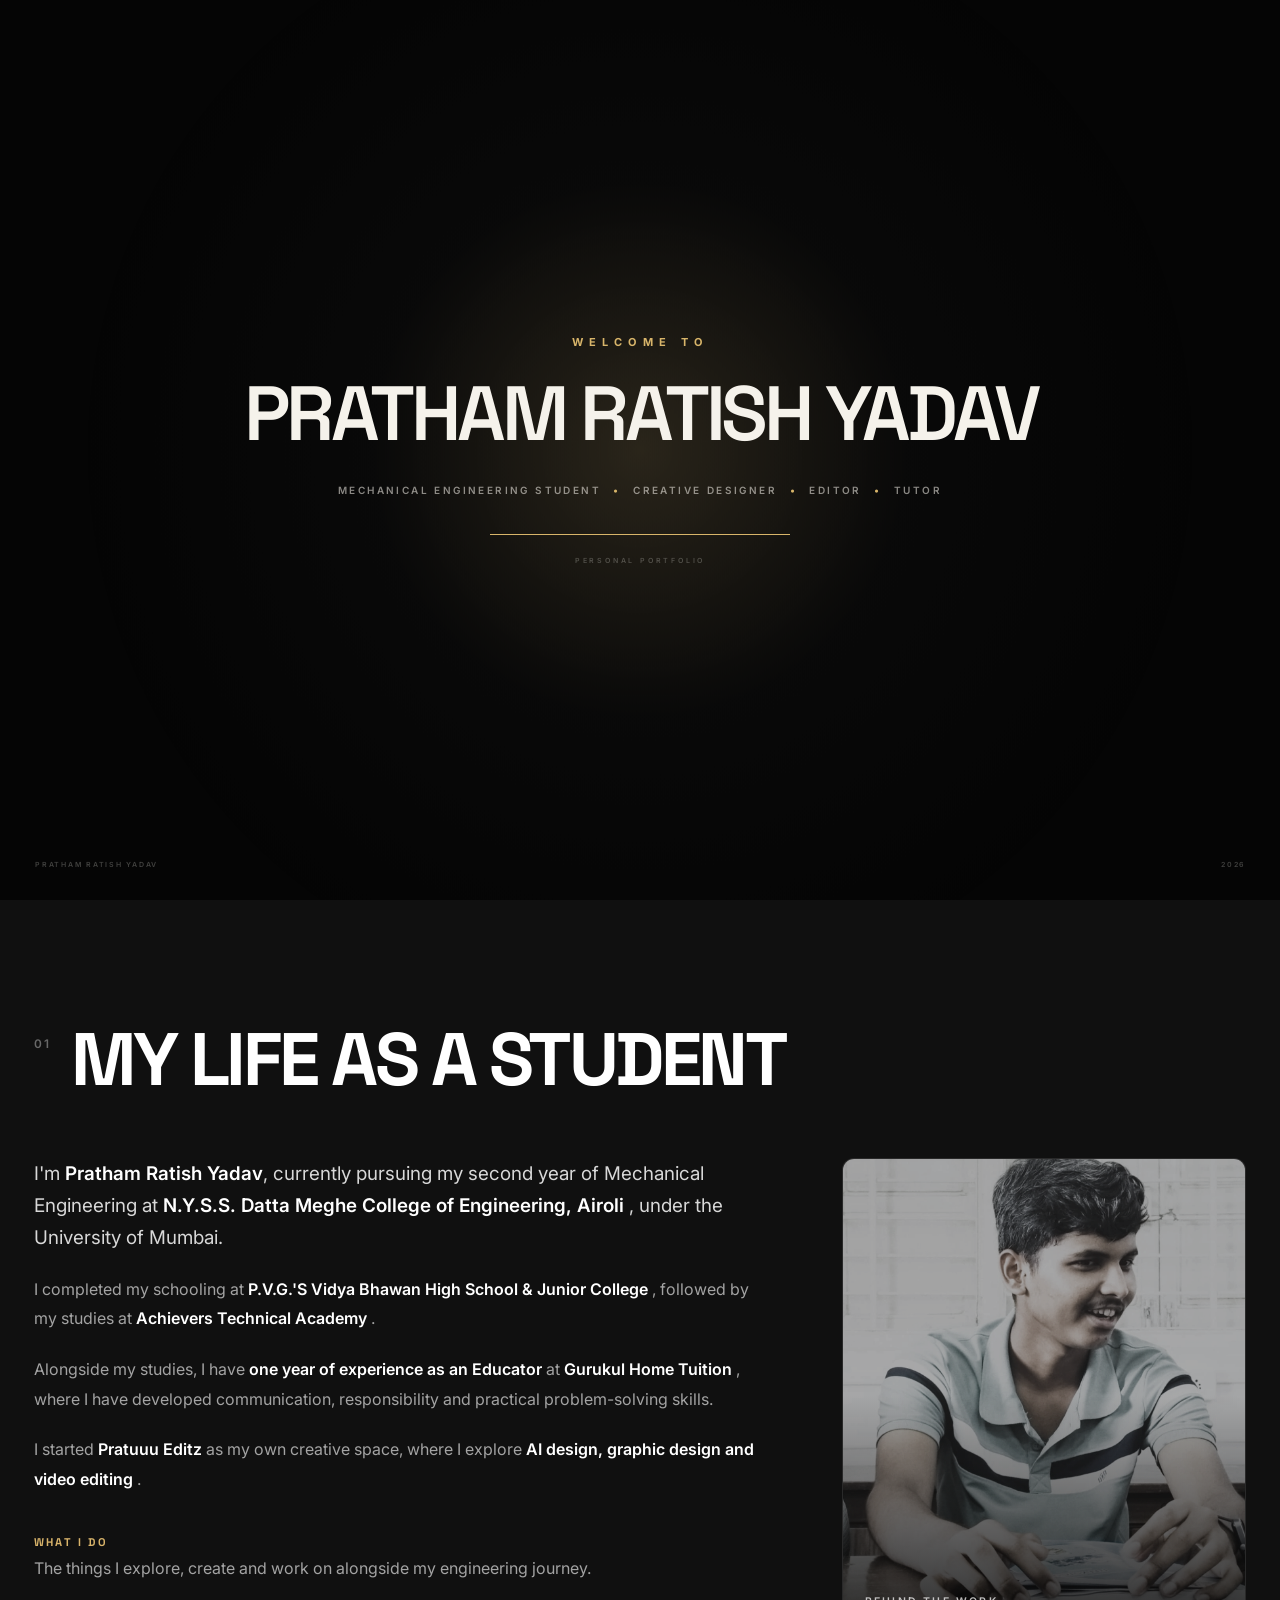
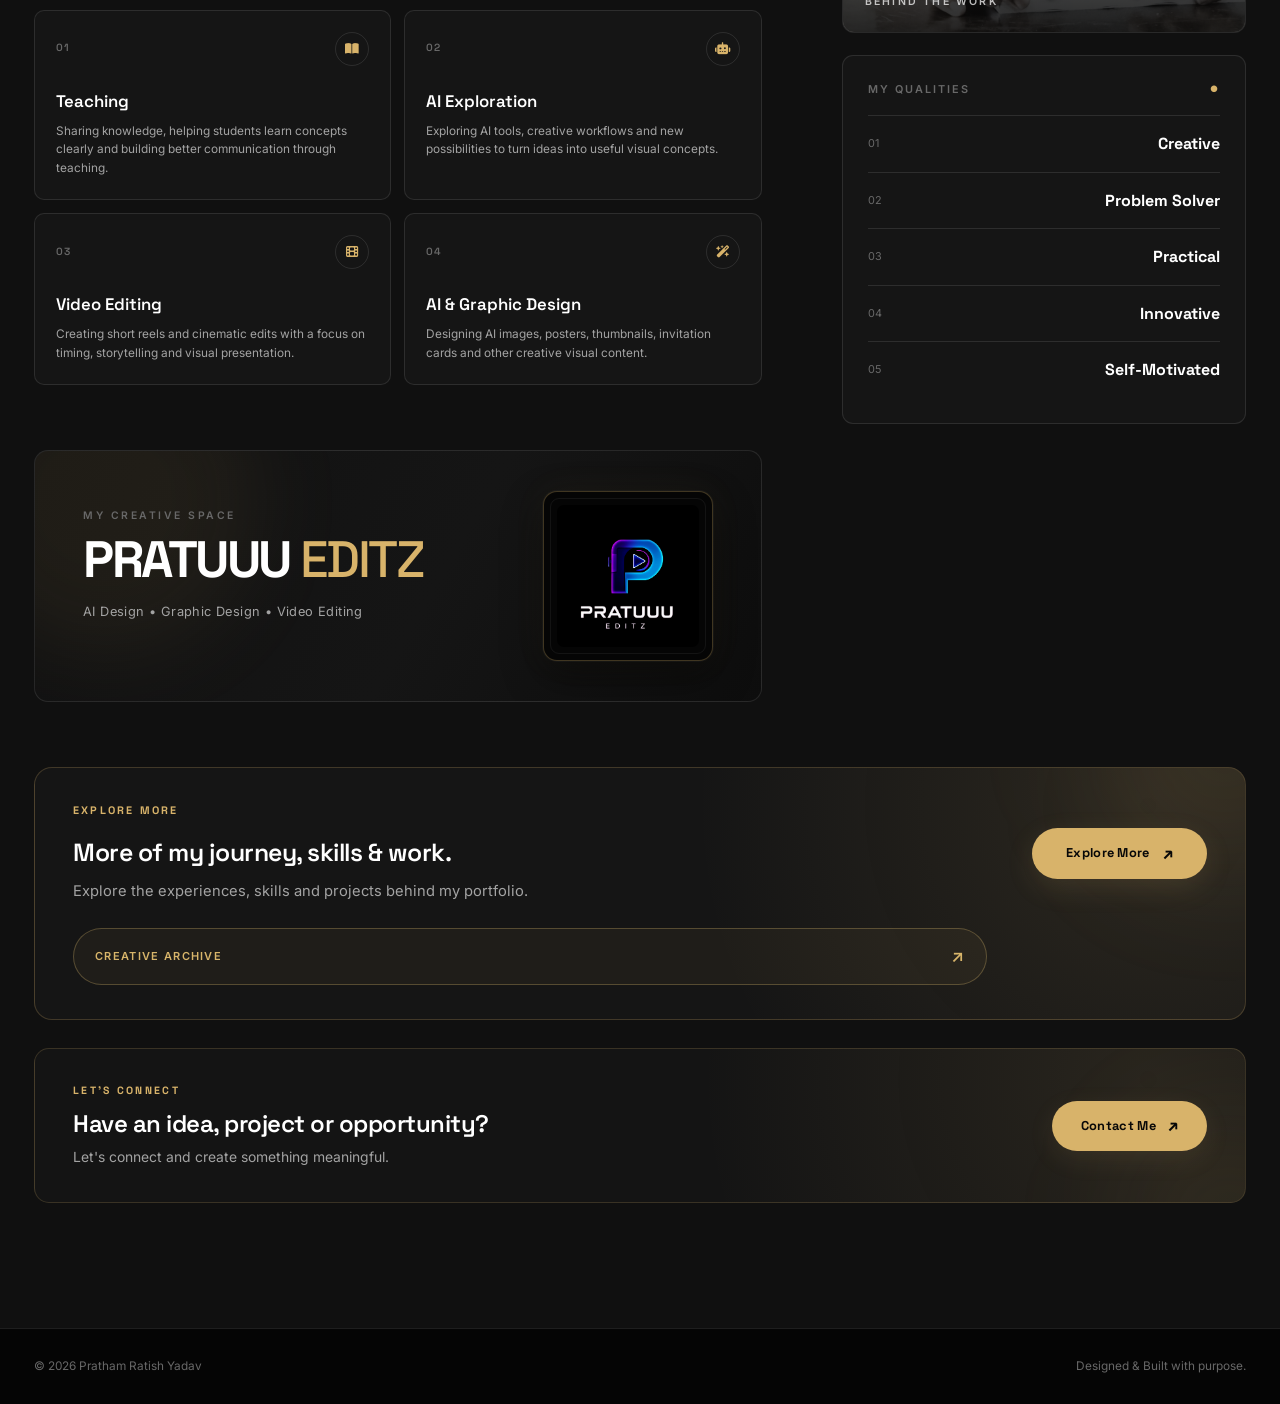
==== index.html @ c9ee2433 "Initial portfolio website" ====
<!DOCTYPE html>
<html lang="en">

<head>

    <meta charset="UTF-8">

    <meta name="viewport" content="width=device-width, initial-scale=1.0">

    <title>Pratham Ratish Yadav | Portfolio</title>

    <meta
        name="description"
        content="Pratham Ratish Yadav — Mechanical Engineering Student, Creative Designer, Video Editor and Educator.">

    <link rel="preconnect" href="https://fonts.googleapis.com">

    <link
        rel="preconnect"
        href="https://fonts.googleapis.com"
        crossorigin>

    <link
        href="https://fonts.googleapis.com/css2?family=Inter:wght@400;500;600;700;800&family=Space+Grotesk:wght@400;500;600;700&display=swap"
        rel="stylesheet">

    <link
        rel="stylesheet"
        href="https://cdnjs.cloudflare.com/ajax/libs/font-awesome/6.5.2/css/all.min.css">

    <link rel="stylesheet" href="style.css">

</head>


<body>
<!-- =====================================================
     CINEMATIC INDEX OPENING
===================================================== -->

<div id="indexOpening">

    <div class="index-intro-bg"></div>

    <div class="index-intro-light"></div>

    <div class="index-intro-content">

        <div class="index-intro-small">
            WELCOME TO
        </div>

        <div class="index-intro-name">
            PRATHAM RATISH YADAV
        </div>

        <div class="index-intro-role">
            MECHANICAL ENGINEERING STUDENT
            <span>•</span>
            CREATIVE DESIGNER
            <span>•</span>
            EDITOR
            <span>•</span>
            TUTOR
        </div>

        <div class="index-intro-line">
            <span></span>
        </div>

        <div class="index-intro-status">
            PERSONAL PORTFOLIO
        </div>

    </div>

    <div class="index-intro-corner index-intro-corner-left">
        PRATHAM RATISH YADAV
    </div>

    <div class="index-intro-corner index-intro-corner-right">
        2026
    </div>

</div>


<style>

/* =====================================================
   CINEMATIC INTRO — SELF CONTAINED
===================================================== */

#indexOpening {

    position: fixed;

    inset: 0;

    width: 100vw;
    height: 100vh;

    background: #050505;

    display: flex;
    align-items: center;
    justify-content: center;

    z-index: 999999999;

    overflow: hidden;

    animation:
        indexOpeningExit
        1.2s
        cubic-bezier(.77,0,.18,1)
        5.2s
        forwards;

}


/* BACKGROUND */

.index-intro-bg {

    position: absolute;

    inset: 0;

    background:
        radial-gradient(
            circle at 50% 50%,
            rgba(216,181,106,.14),
            transparent 30%
        ),
        radial-gradient(
            circle at 50% 50%,
            rgba(255,255,255,.035),
            transparent 65%
        );

    animation: introBackground 5.5s ease forwards;

}


/* LIGHT SWEEP */

.index-intro-light {

    position: absolute;

    top: -20%;

    left: -30%;

    width: 35%;

    height: 140%;

    background: linear-gradient(
        90deg,
        transparent,
        rgba(216,181,106,.16),
        transparent
    );

    filter: blur(25px);

    transform: skewX(-18deg);

    animation: introLightSweep 4s cubic-bezier(.65,0,.35,1) forwards;

}


/* CENTER CONTENT */

.index-intro-content {

    position: relative;

    z-index: 5;

    display: flex;

    flex-direction: column;

    align-items: center;

    text-align: center;

}


/* SMALL TEXT */

.index-intro-small {

    color: #d8b56a;

    font-family: Inter, sans-serif;

    font-size: 11px;

    font-weight: 700;

    letter-spacing: .55em;

    opacity: 0;

    transform: translateY(20px);

    animation:
        introSmall
        .8s
        .2s
        cubic-bezier(.16,1,.3,1)
        forwards;

}


/* NAME */

.index-intro-name {

    margin-top: 24px;

    color: #f5f2eb;

    font-family: "Space Grotesk", sans-serif;

    font-size: clamp(34px, 6vw, 82px);

    font-weight: 600;

    line-height: 1;

    letter-spacing: -.055em;

    white-space: nowrap;

    opacity: 0;

    transform:
        translateY(45px)
        scale(.96);

    filter: blur(12px);

    animation:
        introName
        1.2s
        .65s
        cubic-bezier(.16,1,.3,1)
        forwards;

}


/* ROLE */

.index-intro-role {

    margin-top: 28px;

    max-width: 900px;

    color: rgba(245,242,235,.55);

    font-family: Inter, sans-serif;

    font-size: 10px;

    font-weight: 600;

    letter-spacing: .24em;

    line-height: 2;

    opacity: 0;

    transform: translateY(15px);

    animation:
        introRole
        1s
        1.4s
        cubic-bezier(.16,1,.3,1)
        forwards;

}


.index-intro-role span {

    color: #d8b56a;

    margin: 0 7px;

}


/* LINE */

.index-intro-line {

    position: relative;

    width: 300px;

    height: 1px;

    margin-top: 34px;

    background: rgba(216,181,106,.18);

    overflow: hidden;

    opacity: 0;

    animation:
        introLine
        .8s
        1.9s
        ease
        forwards;

}


.index-intro-line span {

    position: absolute;

    top: 0;

    left: 0;

    width: 0;

    height: 100%;

    background: #d8b56a;

    box-shadow:
        0 0 12px #d8b56a,
        0 0 35px rgba(216,181,106,.7);

    animation:
        introLineGrow
        1.4s
        2s
        cubic-bezier(.16,1,.3,1)
        forwards;

}


/* STATUS */

.index-intro-status {

    margin-top: 20px;

    color: rgba(245,242,235,.25);

    font-family: Inter, sans-serif;

    font-size: 7px;

    font-weight: 600;

    letter-spacing: .4em;

    opacity: 0;

    animation:
        introStatus
        .8s
        2.4s
        ease
        forwards;

}


/* CORNERS */

.index-intro-corner {

    position: absolute;

    bottom: 30px;

    color: rgba(245,242,235,.25);

    font-family: Inter, sans-serif;

    font-size: 7px;

    font-weight: 600;

    letter-spacing: .25em;

    opacity: 0;

    animation:
        introCorners
        1s
        1.8s
        ease
        forwards;

}


.index-intro-corner-left {

    left: 35px;

}


.index-intro-corner-right {

    right: 35px;

}


/* =====================================================
   ANIMATIONS
===================================================== */

@keyframes introSmall {

    from {

        opacity: 0;

        transform: translateY(20px);

    }

    to {

        opacity: 1;

        transform: translateY(0);

    }

}


@keyframes introName {

    from {

        opacity: 0;

        transform:
            translateY(45px)
            scale(.96);

        filter: blur(12px);

    }

    to {

        opacity: 1;

        transform:
            translateY(0)
            scale(1);

        filter: blur(0);

    }

}


@keyframes introRole {

    from {

        opacity: 0;

        transform: translateY(15px);

    }

    to {

        opacity: 1;

        transform: translateY(0);

    }

}


@keyframes introLine {

    from {

        opacity: 0;

    }

    to {

        opacity: 1;

    }

}


@keyframes introLineGrow {

    from {

        width: 0;

    }

    to {

        width: 100%;

    }

}


@keyframes introStatus {

    from {

        opacity: 0;

    }

    to {

        opacity: 1;

    }

}


@keyframes introCorners {

    from {

        opacity: 0;

    }

    to {

        opacity: 1;

    }

}


@keyframes introLightSweep {

    from {

        transform:
            translateX(-100vw)
            skewX(-18deg);

    }

    to {

        transform:
            translateX(380vw)
            skewX(-18deg);

    }

}


@keyframes introBackground {

    0% {

        transform: scale(.9);

        opacity: .4;

    }

    100% {

        transform: scale(1.15);

        opacity: 1;

    }

}


/* EXIT */

@keyframes indexOpeningExit {

    0%,
    78% {

        opacity: 1;

        visibility: visible;

    }

    100% {

        opacity: 0;

        visibility: hidden;

        pointer-events: none;

    }

}


/* =====================================================
   MOBILE
===================================================== */

@media (max-width: 600px) {

    .index-intro-small {

        font-size: 8px;

        letter-spacing: .4em;

    }


    .index-intro-name {

        font-size: 31px;

        white-space: normal;

        width: 90vw;

    }


    .index-intro-role {

        width: 85vw;

        font-size: 7px;

        line-height: 2.2;

        letter-spacing: .16em;

    }


    .index-intro-line {

        width: 190px;

    }


    .index-intro-corner {

        bottom: 22px;

        font-size: 6px;

    }


    .index-intro-corner-left {

        left: 18px;

    }


    .index-intro-corner-right {

        right: 18px;

    }

}

</style>


    <!-- =========================================================
         HEADER
    ========================================================== -->

    <header>

        <nav>

            <a href="#home" class="logo">

                <img
                    src="images/profile.jpg"
                    alt="Pratham Ratish Yadav">

                <span>
                    PRATHAM RATISH YADAV
                </span>

            </a>


            <ul class="nav-links">

                <li>
                    <a href="#home">
                        Home
                    </a>
                </li>

                <li>
                    <a href="#about">
                        About
                    </a>
                </li>

                <li>
                    <a href="journey.html">
                        Journey
                    </a>
                </li>

                <li>
                    <a href="skills.html">
                        Skills
                    </a>
                </li>

                <li>
                    <a href="projects.html">
                        Projects
                    </a>
                </li>

                <a href="gallery.html">Gallery</a>

                <li>
                    <a href="contact.html">
                        Contact
                    </a>
                </li>

            </ul>

        </nav>

    </header>



    <!-- =========================================================
         MAIN
    ========================================================== -->

    <main>


        <!-- =====================================================
             HOME / HERO
        ====================================================== -->

        <section
            id="home"
            class="hero-section">


            <!-- HERO CANDID IMAGE -->

            <div class="hero-candid-image">

                <img
                    src="images/hero-candid.jpg"
                    alt="Pratham Ratish Yadav"
                    aria-hidden="true">

            </div>



            <!-- HERO CONTENT -->

            <div class="hero-content">

                <p class="hero-greeting">
                    Hi, I'm
                </p>


                <h1>
                    Pratham Ratish Yadav
                </h1>


                <p class="hero-description">
                    Mechanical Engineering Student • Creative Designer • Video Editor • Tutor
                </p>


                <div class="hero-buttons">

                    <a
                        href="explore.html"
                        class="btn btn-primary">

                        Explore My Journey

                    </a>


                    <a
                        href="contact.html"
                        class="btn btn-secondary">

                        Let's Connect

                    </a>

                </div>

            </div>

        </section>



        <!-- =====================================================
             ABOUT / MY LIFE AS A STUDENT
        ====================================================== -->

        <section
            id="about"
            class="about-section">


            <div class="section-container">


                <!-- SECTION HEADING -->

                <div class="section-heading">

                    <span class="section-number">
                        01
                    </span>

                    <h2>
                        MY LIFE AS A STUDENT
                    </h2>

                </div>



                <!-- =================================================
                     ABOUT GRID
                ================================================== -->

                <div class="about-grid">


                    <!-- =================================================
                         LEFT COLUMN
                    ================================================== -->

                    <div class="about-content">


                        <!-- ABOUT SUMMARY -->

                        <p class="about-intro">

                            I'm
                            <strong>Pratham Ratish Yadav</strong>,
                            currently pursuing my second year of Mechanical
                            Engineering at
                            <strong>
                                N.Y.S.S. Datta Meghe College of Engineering,
                                Airoli
                            </strong>,
                            under the University of Mumbai.

                        </p>


                        <p>

                            I completed my schooling at
                            <strong>
                                P.V.G.'S Vidya Bhawan High School & Junior College
                            </strong>,
                            followed by my studies at
                            <strong>
                                Achievers Technical Academy
                            </strong>.

                        </p>


                        <p>

                            Alongside my studies, I have
                            <strong>
                                one year of experience as an Educator
                            </strong>
                            at
                            <strong>
                                Gurukul Home Tuition
                            </strong>,
                            where I have developed communication,
                            responsibility and practical problem-solving skills.

                        </p>


                        <p>

                            I started
                            <strong>Pratuuu Editz</strong>
                            as my own creative space, where I explore
                            <strong>
                                AI design, graphic design and video editing
                            </strong>.

                        </p>



                        <!-- =================================================
                             WHAT I DO
                        ================================================== -->

                        <div class="what-i-do-section">


                            <div class="what-i-do-heading">

                                <span class="what-i-do-label">
                                    WHAT I DO
                                </span>


                                <p>
                                    The things I explore, create and work on
                                    alongside my engineering journey.
                                </p>

                            </div>



                            <div class="what-i-do-grid">


                                <!-- 01 — TEACHING -->

                                <div class="what-i-do-card">

                                    <div class="what-i-do-top">

                                        <span class="what-i-do-number">
                                            01
                                        </span>

                                        <span class="what-i-do-icon">
                                            <i class="fa-solid fa-book-open"></i>
                                        </span>

                                    </div>


                                    <h3>
                                        Teaching
                                    </h3>


                                    <p>
                                        Sharing knowledge, helping students
                                        learn concepts clearly and building
                                        better communication through teaching.
                                    </p>

                                </div>



                                <!-- 02 — AI EXPLORATION -->

                                <div class="what-i-do-card">

                                    <div class="what-i-do-top">

                                        <span class="what-i-do-number">
                                            02
                                        </span>

                                        <span class="what-i-do-icon">
                                            <i class="fa-solid fa-robot"></i>
                                        </span>

                                    </div>


                                    <h3>
                                        AI Exploration
                                    </h3>


                                    <p>
                                        Exploring AI tools, creative workflows
                                        and new possibilities to turn ideas
                                        into useful visual concepts.
                                    </p>

                                </div>



                                <!-- 03 — VIDEO EDITING -->

                                <div class="what-i-do-card">

                                    <div class="what-i-do-top">

                                        <span class="what-i-do-number">
                                            03
                                        </span>

                                        <span class="what-i-do-icon">
                                            <i class="fa-solid fa-film"></i>
                                        </span>

                                    </div>


                                    <h3>
                                        Video Editing
                                    </h3>


                                    <p>
                                        Creating short reels and cinematic
                                        edits with a focus on timing,
                                        storytelling and visual presentation.
                                    </p>

                                </div>



                                <!-- 04 — AI & GRAPHIC DESIGN -->

                                <div class="what-i-do-card">

                                    <div class="what-i-do-top">

                                        <span class="what-i-do-number">
                                            04
                                        </span>

                                        <span class="what-i-do-icon">
                                            <i class="fa-solid fa-wand-magic-sparkles"></i>
                                        </span>

                                    </div>


                                    <h3>
                                        AI & Graphic Design
                                    </h3>


                                    <p>
                                        Designing AI images, posters,
                                        thumbnails, invitation cards and
                                        other creative visual content.
                                    </p>

                                </div>


                            </div>

                        </div>



                        <!-- =================================================
                             PRATUUU EDITZ — CREATIVE SPACE
                        ================================================== -->

                        <div class="pratuuu-brand-strip">


                            <div class="pratuuu-brand-content">

                                <span class="pratuuu-label">
                                    MY CREATIVE SPACE
                                </span>


                                <h3 class="pratuuu-name">

                                    <span>
                                        PRATUUU
                                    </span>

                                    <span class="editz">
                                        EDITZ
                                    </span>

                                </h3>


                                <p>
                                    AI Design • Graphic Design • Video Editing
                                </p>

                            </div>



                            <!-- LOGO SHOWCASE -->

                            <div class="pratuuu-logo-showcase">

                                <div class="pratuuu-logo-frame">

                                    <img
                                        src="images/pratuuu-logo.png"
                                        alt="Pratuuu Editz Logo">

                                </div>

                            </div>


                        </div>


                    </div>



                    <!-- =================================================
                         RIGHT COLUMN
                    ================================================== -->

                    <div class="about-side">


                        <!-- ABOUT IMAGE -->

                        <div class="about-candid-card">

                            <img
                                src="images/about-candid.jpg"
                                alt="Pratham Ratish Yadav">

                            <div class="about-candid-overlay">

                                <span>
                                    BEHIND THE WORK
                                </span>

                            </div>

                        </div>



                        <!-- QUALITIES -->

                        <div class="qualities-card">

                            <div class="qualities-header">

                                <span>
                                    MY QUALITIES
                                </span>

                                <span class="qualities-dot">
                                    ●
                                </span>

                            </div>


                            <div class="qualities-list">


                                <div class="quality-item">

                                    <span>
                                        01
                                    </span>

                                    <strong>
                                        Creative
                                    </strong>

                                </div>


                                <div class="quality-item">

                                    <span>
                                        02
                                    </span>

                                    <strong>
                                        Problem Solver
                                    </strong>

                                </div>


                                <div class="quality-item">

                                    <span>
                                        03
                                    </span>

                                    <strong>
                                        Practical
                                    </strong>

                                </div>


                                <div class="quality-item">

                                    <span>
                                        04
                                    </span>

                                    <strong>
                                        Innovative
                                    </strong>

                                </div>


                                <div class="quality-item">

                                    <span>
                                        05
                                    </span>

                                    <strong>
                                        Self-Motivated
                                    </strong>

                                </div>


                            </div>

                        </div>


                    </div>


                </div>

                



                <!-- =================================================
                     EXPLORE MORE
                ================================================== -->

                <div class="explore-more-section">

                    <div class="explore-more-content">

                        <span class="explore-more-label">
                            EXPLORE MORE
                        </span>


                        <h3>
                            More of my journey, skills & work.
                        </h3>


                        <p>
                            Explore the experiences, skills and projects
                            behind my portfolio.
                        </p>


                        <a
                            href="./explore.html"
                            class="explore-more-btn">

                            <span>
                                Explore More
                            </span>

                            <span>
                                ↗
                            </span>

                        </a>


                        <!-- CREATIVE ARCHIVE -->

                        <a
                            href="gallery.html"
                            class="creative-archive-btn">

                            <span>
                                Creative Archive
                            </span>

                            <span>
                                ↗
                            </span>

                        </a>

                    </div>

                </div>



                <!-- =================================================
                     CONTACT CTA
                ================================================== -->

                <div class="home-contact-cta">


                    <div class="home-contact-content">

                        <span class="home-contact-label">
                            LET'S CONNECT
                        </span>


                        <h3>
                            Have an idea, project or opportunity?
                        </h3>


                        <p>
                            Let's connect and create something meaningful.
                        </p>

                    </div>



                    <a
                        href="contact.html"
                        class="home-contact-btn">

                        <span>
                            Contact Me
                        </span>

                        <span>
                            ↗
                        </span>

                    </a>


                </div>


            </div>

        </section>

    </main>



    <!-- =========================================================
         FOOTER
    ========================================================== -->

    <footer>

        <div class="footer-content">

            <p>
                © 2026 Pratham Ratish Yadav
            </p>

            <p>
                Designed & Built with purpose.
            </p>

        </div>

    </footer>



    <!-- =========================================================
         JAVASCRIPT
    ========================================================== -->

    <script src="script.js"></script>


</body>

</html>
---- style.css ----
/* =========================================================
   PRATHAM RATISH YADAV
   PERSONAL PORTFOLIO
   LARGE • PREMIUM • RESPONSIVE
========================================================= */

@import url('https://fonts.googleapis.com/css2?family=Inter:wght@400;500;600;700;800&family=Space+Grotesk:wght@400;500;600;700&display=swap');


/* =========================================================
   VARIABLES
========================================================= */

:root {
    --bg-primary: #080808;
    --bg-secondary: #101010;
    --bg-card: #151515;

    --text-primary: #ffffff;
    --text-secondary: #a3a3a3;
    --text-muted: #686868;

    --accent: #d8b36a;

    --border: rgba(255, 255, 255, 0.10);
    --border-hover: rgba(255, 255, 255, 0.24);

    --max-width: 1280px;

    --transition: 0.35s ease;
}


/* =========================================================
   RESET
========================================================= */

* {
    margin: 0;
    padding: 0;
    box-sizing: border-box;
}

html {
    scroll-behavior: smooth;
    scroll-padding-top: 90px;
}

body {
    font-family: 'Inter', sans-serif;
    background: var(--bg-primary);
    color: var(--text-primary);
    line-height: 1.6;
    overflow-x: hidden;
}

body.modal-open {
    overflow: hidden;
}

a {
    color: inherit;
    text-decoration: none;
}

button {
    font-family: inherit;
}

img {
    width: 100%;
    display: block;
}


/* =========================================================
   HEADER
========================================================= */

header {
    position: fixed;
    top: 0;
    left: 0;
    width: 100%;
    z-index: 1000;

    background: rgba(8, 8, 8, 0.82);

    backdrop-filter: blur(20px);
    -webkit-backdrop-filter: blur(20px);

    border-bottom: 1px solid var(--border);

    transition:
        background 0.35s ease,
        border-color 0.35s ease;
}

nav {
    width: 100%;
    max-width: var(--max-width);

    min-height: 78px;

    margin: auto;
    padding: 0 34px;

    display: flex;
    align-items: center;
    justify-content: space-between;
}


/* LOGO */

.logo {
    display: inline-flex;
    align-items: center;
    gap: 11px;

    font-family: 'Space Grotesk', sans-serif;
    font-size: 0.9rem;
    font-weight: 700;

    letter-spacing: 1.4px;

    white-space: nowrap;
}

.logo img {
    width: 35px;
    height: 35px;

    border-radius: 50%;

    object-fit: cover;

    border: 1px solid var(--border);

    flex-shrink: 0;
}


/* NAV LINKS */

.nav-links {
    display: flex;
    align-items: center;
    gap: 32px;

    list-style: none;
}

.nav-links a {
    position: relative;

    color: var(--text-secondary);

    font-size: 0.85rem;
    font-weight: 500;

    transition: var(--transition);
}

.nav-links a::after {
    content: "";

    position: absolute;
    left: 0;
    bottom: -8px;

    width: 0;
    height: 1px;

    background: #ffffff;

    transition: var(--transition);
}

.nav-links a:hover {
    color: #ffffff;
}

.nav-links a:hover::after {
    width: 100%;
}


/* =========================================================
   COMMON SECTION
========================================================= */

section {
    width: 100%;
    min-height: auto;

    padding: 125px 34px;
}

.section-container {
    width: 100%;
    max-width: var(--max-width);

    margin: auto;
}

.section-heading {
    display: flex;
    align-items: flex-start;

    gap: 20px;

    margin-bottom: 62px;
}

.section-number {
    padding-top: 10px;

    color: var(--text-muted);

    font-size: 0.74rem;
    font-weight: 600;

    letter-spacing: 2px;
}

.section-heading h2 {
    font-family: 'Space Grotesk', sans-serif;

    font-size: clamp(2.8rem, 5.8vw, 5rem);

    line-height: 0.95;

    letter-spacing: -3.5px;

    font-weight: 700;
}


/* =========================================================
   HERO
========================================================= */

.hero-section {
    position: relative;

    min-height: 100vh;

    display: flex;
    align-items: center;
    justify-content: center;

    text-align: left;

    padding-top: 150px;
    padding-bottom: 95px;

    overflow: hidden;

    isolation: isolate;

    background:
        radial-gradient(
            circle at 67% 44%,
            rgba(255, 255, 255, 0.07),
            transparent 33%
        ),
        var(--bg-primary);
}


/* HERO IMAGE */

.hero-candid-image {
    position: absolute;

    z-index: -1;

    top: 3%;
    right: -3%;

    width: min(61vw, 820px);
    height: 94%;

    pointer-events: none;

    overflow: hidden;

    opacity: 0.14;

    filter:
        grayscale(100%)
        contrast(0.9);

    mask-image:
        linear-gradient(
            to right,
            transparent 0%,
            rgba(0, 0, 0, 0.55) 27%,
            #000000 72%,
            #000000 100%
        );

    -webkit-mask-image:
        linear-gradient(
            to right,
            transparent 0%,
            rgba(0, 0, 0, 0.55) 27%,
            #000000 72%,
            #000000 100%
        );

    animation: candidFloat 12s ease-in-out infinite;
}

.hero-candid-image img {
    width: 100%;
    height: 100%;

    object-fit: cover;
    object-position: center center;

    transform: scale(1.04);

    animation:
        candidImageScale
        16s ease-in-out
        infinite alternate;
}


@keyframes candidFloat {

    0%,
    100% {
        transform: translate3d(0, 0, 0);
    }

    50% {
        transform: translate3d(-10px, -6px, 0);
    }
}


@keyframes candidImageScale {

    0% {
        transform: scale(1.04);
    }

    100% {
        transform: scale(1.08);
    }
}


/* HERO CONTENT */

.hero-content {
    position: relative;
    z-index: 2;

    width: 100%;
    max-width: var(--max-width);

    margin: auto;
}

.hero-greeting {
    margin-bottom: 12px;

    color: #b8b8b8;

    font-size: 1.7rem;
    font-weight: 500;

    letter-spacing: 0.5px;
}

.hero-content h1 {
    max-width: 1180px;

    margin: 0;

    font-family: 'Space Grotesk', sans-serif;

    font-size: clamp(3.6rem, 7.4vw, 8.2rem);

    font-weight: 700;

    line-height: 0.93;

    letter-spacing: -6px;

    white-space: nowrap;
}

.hero-description {
    margin-top: 30px;

    color: var(--text-secondary);

    font-size: 1.08rem;
    font-weight: 400;

    letter-spacing: 0.1px;
}

.hero-buttons {
    display: flex;
    align-items: center;

    gap: 14px;

    margin-top: 36px;
}

.btn {
    display: inline-flex;
    align-items: center;
    justify-content: center;

    min-width: 155px;

    padding: 14px 25px;

    border-radius: 7px;

    font-size: 0.86rem;
    font-weight: 600;

    transition: all 0.3s ease;
}

.btn-primary {
    background: #ffffff;
    color: #080808;

    border: 1px solid #ffffff;
}

.btn-primary:hover {
    background: transparent;
    color: #ffffff;

    transform: translateY(-3px);
}

.btn-secondary {
    background: transparent;
    color: #ffffff;

    border: 1px solid var(--border-hover);
}

.btn-secondary:hover {
    background: #ffffff;
    color: #080808;

    transform: translateY(-3px);
}


/* =========================================================
   ABOUT
========================================================= */

.about-section {
    background: var(--bg-secondary);
}

.about-grid {
    display: grid;

    grid-template-columns: 1.35fr 0.75fr;

    gap: 80px;

    align-items: start;
}

.about-content {
    max-width: 760px;
}

.about-content p {
    margin-bottom: 21px;

    color: var(--text-secondary);

    font-size: 1rem;

    line-height: 1.85;
}

.about-content p:first-child {
    color: #d8d8d8;

    font-size: 1.18rem;

    line-height: 1.7;
}

.about-content strong {
    color: #ffffff;

    font-weight: 600;
}


/* =========================================================
   ABOUT SIDE
========================================================= */

.about-side {
    display: flex;
    flex-direction: column;

    gap: 22px;
}


/* =========================================================
   ABOUT IMAGE
========================================================= */

.about-candid-card {
    position: relative;

    overflow: hidden;

    aspect-ratio: 4 / 4.7;

    background: #111111;

    border: 1px solid var(--border);

    border-radius: 12px;
}

.about-candid-card img {
    width: 100%;
    height: 100%;

    object-fit: cover;
    object-position: center;

    filter:
        grayscale(75%)
        contrast(0.95);

    opacity: 0.82;

    transition:
        transform 0.7s ease,
        opacity 0.45s ease,
        filter 0.45s ease;
}

.about-candid-card::after {
    content: "";

    position: absolute;
    inset: 0;

    background:
        linear-gradient(
            to top,
            rgba(0, 0, 0, 0.75),
            transparent 50%
        );
}

.about-candid-card:hover img {
    transform: scale(1.05);

    opacity: 0.96;

    filter:
        grayscale(30%)
        contrast(1);
}

.about-candid-overlay {
    position: absolute;

    z-index: 2;

    left: 22px;
    bottom: 19px;
}

.about-candid-overlay span {
    color: rgba(255, 255, 255, 0.72);

    font-size: 0.66rem;

    font-weight: 600;

    letter-spacing: 2.2px;
}


/* =========================================================
   QUALITIES
========================================================= */

.qualities-card {
    padding: 25px;

    background: var(--bg-card);

    border: 1px solid var(--border);

    border-radius: 11px;
}

.qualities-header {
    display: flex;
    align-items: center;
    justify-content: space-between;

    padding-bottom: 17px;

    border-bottom: 1px solid var(--border);

    color: var(--text-muted);

    font-size: 0.68rem;
    font-weight: 600;

    letter-spacing: 2px;
}

.qualities-dot {
    font-size: 0.55rem;

    color: var(--accent);
}

.qualities-list {
    display: flex;
    flex-direction: column;
}

.quality-item {
    display: flex;
    align-items: center;
    justify-content: space-between;

    padding: 15px 0;

    border-bottom: 1px solid var(--border);
}

.quality-item:last-child {
    border-bottom: none;
}

.quality-item span {
    color: var(--text-muted);

    font-size: 0.68rem;
}

.quality-item strong {
    color: #ffffff;

    font-family: 'Space Grotesk', sans-serif;

    font-size: 1rem;
}


/* =========================================================
   WHAT I DO
========================================================= */

.what-i-do-section {
    margin-top: 40px;

    max-width: 760px;
}

.what-i-do-heading {
    display: flex;
    flex-direction: column;
    align-items: flex-start;

    gap: 3px;

    margin-bottom: 28px;
}

.what-i-do-label {
    color: var(--accent);

    font-family: 'Space Grotesk', sans-serif;

    font-size: 0.7rem;
    font-weight: 700;

    letter-spacing: 2.2px;

    text-align: left;
}

.what-i-do-heading p {
    display: block;

    width: 100%;

    margin: 0;

    max-width: 600px;

    color: var(--text-secondary);

    text-align: left;

    line-height: 1.65;
}


/* 2 x 2 */

.what-i-do-grid {
    display: grid;

    grid-template-columns: repeat(2, 1fr);

    gap: 13px;
}

.what-i-do-card {
    position: relative;

    min-height: 155px;

    padding: 21px;

    background: var(--bg-card);

    border: 1px solid var(--border);

    border-radius: 10px;

    overflow: hidden;

    transition:
        transform var(--transition),
        border-color var(--transition),
        background var(--transition);
}

.what-i-do-card::before {
    content: "";

    position: absolute;

    top: 0;
    left: 0;

    width: 0;
    height: 1px;

    background: var(--accent);

    transition: width 0.4s ease;
}

.what-i-do-card:hover {
    transform: translateY(-4px);

    border-color: var(--border-hover);

    background: #181818;
}

.what-i-do-card:hover::before {
    width: 100%;
}

.what-i-do-top {
    display: flex;
    align-items: center;
    justify-content: space-between;

    margin-bottom: 22px;
}

.what-i-do-number {
    color: var(--text-muted);

    font-family: 'Space Grotesk', sans-serif;

    font-size: 0.65rem;
    font-weight: 600;

    letter-spacing: 1px;
}

.what-i-do-icon {
    width: 34px;
    height: 34px;

    display: flex;
    align-items: center;
    justify-content: center;

    border: 1px solid var(--border);

    border-radius: 50%;

    color: var(--accent);

    font-size: 0.76rem;

    transition:
        background var(--transition),
        border-color var(--transition),
        transform var(--transition);
}

.what-i-do-card:hover .what-i-do-icon {
    background: rgba(216, 179, 106, 0.08);

    border-color: rgba(216, 179, 106, 0.35);

    transform: rotate(5deg);
}

.what-i-do-card h3 {
    margin: 0 0 7px;

    color: var(--text-primary);

    font-family: 'Space Grotesk', sans-serif;

    font-size: 1.05rem;
    font-weight: 600;
}

.what-i-do-card p {
    margin: 0;

    color: var(--text-secondary);

    font-size: 0.74rem;

    line-height: 1.6;
}


/* =========================================================
   PRATUUU EDITZ
========================================================= */

.pratuuu-brand-strip {
    position: relative;

    margin-top: 65px;

    min-height: 215px;

    display: flex;
    align-items: center;
    justify-content: space-between;

    gap: 45px;

    padding: 40px 48px;

    overflow: hidden;

    background:
        linear-gradient(
            120deg,
            #111111,
            #151515 55%,
            #0d0d0d
        );

    border: 1px solid var(--border);

    border-radius: 14px;

    isolation: isolate;
}

.pratuuu-brand-strip::before {
    content: "";

    position: absolute;

    top: -100px;
    left: -80px;

    width: 300px;
    height: 300px;

    border-radius: 50%;

    background: rgba(216, 179, 106, 0.07);

    filter: blur(45px);

    z-index: -1;

    animation:
        brandGlow
        7s ease-in-out
        infinite alternate;
}

@keyframes brandGlow {

    from {
        transform: translate(0, 0);
    }

    to {
        transform: translate(210px, 40px);
    }
}

.pratuuu-brand-content {
    position: relative;

    z-index: 2;

    min-width: 0;
}

.pratuuu-label {
    display: block;

    margin-bottom: 10px;

    color: var(--text-muted);

    font-size: 0.65rem;
    font-weight: 600;

    letter-spacing: 2.5px;
}

.pratuuu-name {
    display: flex;
    align-items: baseline;

    gap: 10px;

    margin: 9px 0 7px;

    font-family: 'Space Grotesk', sans-serif;

    font-size: clamp(2.3rem, 4vw, 4rem);

    font-weight: 700;

    line-height: 1;

    letter-spacing: -2.5px;
}

.pratuuu-name .editz {
    color: var(--accent);

    font-weight: 500;
}

.pratuuu-brand-content p {
    margin-top: 14px;

    color: var(--text-secondary);

    font-size: 0.8rem;

    letter-spacing: 0.4px;
}


/* LOGO */

.pratuuu-logo-showcase {
    display: flex;
    align-items: center;
    justify-content: center;

    flex-shrink: 0;
}

.pratuuu-logo-frame {
    position: relative;

    width: 170px;
    height: 170px;

    display: flex;
    align-items: center;
    justify-content: center;

    padding: 13px;

    background: #050505;

    border: 1px solid rgba(216, 179, 106, 0.28);

    border-radius: 14px;

    box-shadow:
        0 0 0 1px rgba(255, 255, 255, 0.03),
        0 15px 40px rgba(0, 0, 0, 0.45),
        0 0 35px rgba(216, 179, 106, 0.06);

    overflow: hidden;
}

.pratuuu-logo-frame::before {
    content: "";

    position: absolute;

    inset: 6px;

    border: 1px solid rgba(255, 255, 255, 0.06);

    border-radius: 9px;

    pointer-events: none;
}

.pratuuu-logo-frame img {
    position: relative;

    z-index: 1;

    display: block;

    width: 100%;
    height: 100%;

    object-fit: contain;

    border-radius: 7px;

    transition:
        transform 0.4s ease,
        filter 0.4s ease;
}

.pratuuu-logo-frame:hover img {
    transform: scale(1.05);

    filter: brightness(1.06);
}


/* =========================================================
   EXPLORE MORE
========================================================= */

.explore-more-section {
    width: 100%;

    margin-top: 65px;

    padding: 34px 38px;

    display: flex;
    align-items: center;
    justify-content: center;

    border: 1px solid rgba(216, 179, 106, 0.22);

    border-radius: 18px;

    background:
        radial-gradient(
            circle at 92% 15%,
            rgba(216, 179, 106, 0.11),
            transparent 40%
        ),
        rgba(255, 255, 255, 0.025);

    position: relative;

    overflow: hidden;

    transition:
        border-color 0.35s ease,
        transform 0.35s ease,
        box-shadow 0.35s ease;
}

.explore-more-section::before {
    content: "";

    position: absolute;

    width: 240px;
    height: 240px;

    right: -100px;
    top: -140px;

    background: rgba(216, 179, 106, 0.10);

    filter: blur(65px);

    border-radius: 50%;

    pointer-events: none;
}

.explore-more-section:hover {
    transform: translateY(-3px);

    border-color: rgba(216, 179, 106, 0.38);

    box-shadow:
        0 18px 45px rgba(0, 0, 0, 0.28);
}

.explore-more-content {
    width: 100%;

    display: grid;

    grid-template-columns: 1fr auto;

    align-items: center;

    column-gap: 45px;

    row-gap: 9px;

    position: relative;

    z-index: 1;
}

.explore-more-label {
    grid-column: 1;

    display: block;

    margin: 0 0 9px;

    color: var(--accent);

    font-family: 'Space Grotesk', sans-serif;

    font-size: 0.68rem;
    font-weight: 700;

    letter-spacing: 2.2px;

    text-transform: uppercase;
}

.explore-more-content h3 {
    grid-column: 1;

    margin: 0;

    color: var(--text-primary);

    font-family: 'Space Grotesk', sans-serif;

    font-size: 1.55rem;

    font-weight: 600;

    line-height: 1.25;

    letter-spacing: -0.5px;
}

.explore-more-content p {
    grid-column: 1;

    margin: 3px 0 0;

    max-width: 600px;

    color: var(--text-secondary);

    font-size: 0.92rem;

    line-height: 1.6;
}


/* EXPLORE BUTTON */

.explore-more-btn {
    grid-column: 2;
    grid-row: 1 / span 3;

    width: 175px;

    min-height: 51px;

    padding: 0 20px;

    display: inline-flex;

    align-items: center;
    justify-content: center;

    gap: 13px;

    border: 1px solid rgba(216, 179, 106, 0.65);

    border-radius: 50px;

    background: var(--accent);

    color: #080808;

    font-family: 'Space Grotesk', sans-serif;

    font-size: 0.8rem;
    font-weight: 700;

    letter-spacing: 0.3px;

    box-shadow:
        0 9px 28px rgba(216, 179, 106, 0.13);

    transition:
        transform 0.3s ease,
        box-shadow 0.3s ease,
        background 0.3s ease;
}

.explore-more-btn span:first-child {
    white-space: nowrap;
}

.explore-more-btn span:last-child {
    font-size: 1.05rem;

    line-height: 1;

    transition: transform 0.3s ease;
}

.explore-more-btn:hover {
    transform: translateY(-3px);

    background: #e3c27c;

    box-shadow:
        0 14px 34px rgba(216, 179, 106, 0.23);
}

.explore-more-btn:hover span:last-child {
    transform: translate(3px, -3px);
}


/* =========================================================
   CREATIVE ARCHIVE BUTTON
========================================================= */

.creative-archive-btn {
    display: inline-flex;

    align-items: center;
    justify-content: space-between;

    gap: 48px;

    margin-top: 15px;

    padding: 14px 21px;

    min-width: 195px;

    border: 1px solid rgba(216, 181, 106, 0.30);

    border-radius: 999px;

    color: #d8b56a;

    background: rgba(216, 181, 106, 0.055);

    font-size: 11px;
    font-weight: 600;

    letter-spacing: 0.12em;

    text-transform: uppercase;

    transition:
        transform 0.4s cubic-bezier(0.22, 1, 0.36, 1),
        background 0.35s ease,
        border-color 0.35s ease,
        box-shadow 0.35s ease;
}

.creative-archive-btn span:last-child {
    font-size: 17px;

    transition:
        transform 0.35s cubic-bezier(0.22, 1, 0.36, 1);
}

.creative-archive-btn:hover {
    transform: translateY(-3px);

    background: rgba(216, 181, 106, 0.12);

    border-color: rgba(216, 181, 106, 0.52);

    box-shadow:
        0 12px 35px rgba(216, 181, 106, 0.08);
}

.creative-archive-btn:hover span:last-child {
    transform: translate(4px, -4px);
}


/* =========================================================
   HOME CONTACT CTA
========================================================= */

.home-contact-cta {
    position: relative;

    width: 100%;

    margin-top: 28px;

    padding: 34px 38px;

    display: flex;

    align-items: center;
    justify-content: space-between;

    gap: 35px;

    overflow: hidden;

    border: 1px solid rgba(216, 179, 106, 0.19);

    border-radius: 15px;

    background:
        radial-gradient(
            circle at 92% 20%,
            rgba(216, 179, 106, 0.10),
            transparent 40%
        ),
        rgba(255, 255, 255, 0.018);

    transition:
        border-color 0.35s ease,
        transform 0.35s ease,
        box-shadow 0.35s ease;
}

.home-contact-cta::before {
    content: "";

    position: absolute;

    width: 210px;
    height: 210px;

    right: -90px;
    bottom: -125px;

    border-radius: 50%;

    background: rgba(216, 179, 106, 0.08);

    filter: blur(60px);

    pointer-events: none;
}

.home-contact-cta:hover {
    transform: translateY(-3px);

    border-color: rgba(216, 179, 106, 0.36);

    box-shadow:
        0 17px 42px rgba(0, 0, 0, 0.24);
}

.home-contact-content {
    position: relative;

    z-index: 1;
}

.home-contact-label {
    display: block;

    margin-bottom: 9px;

    color: var(--accent);

    font-family: 'Space Grotesk', sans-serif;

    font-size: 0.66rem;
    font-weight: 700;

    letter-spacing: 2.3px;
}

.home-contact-content h3 {
    margin: 0 0 7px;

    color: var(--text-primary);

    font-family: 'Space Grotesk', sans-serif;

    font-size: 1.5rem;

    font-weight: 600;

    line-height: 1.25;

    letter-spacing: -0.5px;
}

.home-contact-content p {
    margin: 0;

    color: var(--text-secondary);

    font-size: 0.87rem;

    line-height: 1.6;
}


/* CONTACT BUTTON */

.home-contact-btn {
    position: relative;

    z-index: 1;

    flex-shrink: 0;

    min-width: 155px;

    min-height: 50px;

    padding: 0 21px;

    display: inline-flex;

    align-items: center;
    justify-content: center;

    gap: 12px;

    border: 1px solid rgba(216, 179, 106, 0.55);

    border-radius: 50px;

    background: var(--accent);

    color: #080808;

    font-family: 'Space Grotesk', sans-serif;

    font-size: 0.8rem;
    font-weight: 700;

    letter-spacing: 0.3px;

    box-shadow:
        0 8px 26px rgba(216, 179, 106, 0.10);

    transition:
        transform 0.3s ease,
        box-shadow 0.3s ease,
        background 0.3s ease;
}

.home-contact-btn span:last-child {
    font-size: 1.05rem;

    line-height: 1;

    transition: transform 0.3s ease;
}

.home-contact-btn:hover {
    transform: translateY(-3px);

    background: #e3c27c;

    box-shadow:
        0 13px 32px rgba(216, 179, 106, 0.21);
}

.home-contact-btn:hover span:last-child {
    transform: translate(3px, -3px);
}


/* =========================================================
   JOURNEY
========================================================= */

.journey-preview-section {
    padding: 120px 34px;

    background: #0a0a0a;
}

.journey-preview {
    display: grid;

    grid-template-columns: 1.15fr 0.85fr;

    gap: 60px;

    padding: 48px;

    border: 1px solid var(--border);

    background: var(--bg-card);

    border-radius: 12px;
}

.journey-preview-content {
    max-width: 650px;
}

.journey-eyebrow {
    display: inline-block;

    margin-bottom: 16px;

    color: var(--accent);

    font-family: 'Space Grotesk', sans-serif;

    font-size: 0.65rem;
    font-weight: 600;

    letter-spacing: 2px;
}

.journey-preview-content h3 {
    font-family: 'Space Grotesk', sans-serif;

    font-size: clamp(2.3rem, 4.7vw, 4rem);

    line-height: 1;

    letter-spacing: -0.05em;

    margin-bottom: 21px;
}

.journey-preview-content h3 span {
    color: #777777;
}

.journey-preview-content p {
    max-width: 540px;

    color: var(--text-secondary);

    margin-bottom: 28px;

    line-height: 1.75;

    font-size: 0.94rem;
}

.journey-explore-btn {
    display: inline-flex;

    align-items: center;

    gap: 15px;

    padding: 13px 18px;

    border: 1px solid rgba(216, 179, 106, 0.35);

    color: #ffffff;

    font-family: 'Space Grotesk', sans-serif;

    font-size: 0.78rem;

    font-weight: 600;

    transition: var(--transition);
}

.journey-explore-btn:hover {
    background: var(--accent);

    border-color: var(--accent);

    color: #080808;

    transform: translateY(-2px);
}

.journey-arrow {
    transition: transform 0.3s ease;

    font-size: 0.95rem;
}

.journey-explore-btn:hover .journey-arrow {
    transform: translate(3px, -3px);
}

.journey-stages {
    display: flex;

    flex-direction: column;

    justify-content: center;
}

.journey-stage {
    display: grid;

    grid-template-columns: 38px 1fr;

    column-gap: 15px;

    padding: 17px 0;

    border-bottom: 1px solid var(--border);

    transition: var(--transition);
}

.journey-stage:first-child {
    border-top: 1px solid var(--border);
}

.journey-stage:hover {
    padding-left: 7px;
}

.stage-number {
    color: var(--accent);

    font-family: 'Space Grotesk', sans-serif;

    font-size: 0.74rem;
}

.stage-info {
    display: flex;

    flex-direction: column;

    gap: 2px;
}

.journey-stage strong {
    font-family: 'Space Grotesk', sans-serif;

    font-size: 0.98rem;
}

.journey-stage small {
    color: var(--text-secondary);

    font-size: 0.72rem;
}


/* =========================================================
   SKILLS
========================================================= */

.skills-section {
    background: var(--bg-primary);
}

.skills-grid {
    display: grid;

    grid-template-columns: repeat(4, 1fr);

    gap: 16px;
}

.skill-card {
    min-height: 235px;

    padding: 28px;

    background: var(--bg-card);

    border: 1px solid var(--border);

    border-radius: 11px;

    transition: var(--transition);
}

.skill-card:hover {
    transform: translateY(-5px);

    border-color: var(--border-hover);
}

.skill-number {
    display: block;

    margin-bottom: 42px;

    color: var(--text-muted);

    font-size: 0.68rem;

    letter-spacing: 2px;
}

.skill-card h3 {
    margin-bottom: 9px;

    font-family: 'Space Grotesk', sans-serif;

    font-size: 1.2rem;

    line-height: 1.25;
}

.skill-card p {
    color: var(--text-secondary);

    font-size: 0.84rem;

    line-height: 1.65;
}


/* =========================================================
   PROJECTS
========================================================= */

.projects-section {
    background: var(--bg-secondary);
}

.projects-intro {
    max-width: 650px;

    margin-top: -28px;

    margin-bottom: 42px;

    color: var(--text-secondary);

    font-size: 0.94rem;

    line-height: 1.75;
}

.projects-grid {
    display: grid;

    grid-template-columns: repeat(3, 1fr);

    gap: 20px;
}

.project-card {
    overflow: hidden;

    background: var(--bg-card);

    border: 1px solid var(--border);

    border-radius: 11px;

    transition: var(--transition);
}

.project-card:hover {
    transform: translateY(-6px);

    border-color: var(--border-hover);
}

.project-image {
    position: relative;

    aspect-ratio: 16 / 9;

    overflow: hidden;

    background: #1b1b1b;
}

.project-image img {
    width: 100%;
    height: 100%;

    object-fit: cover;

    transition: transform 0.5s ease;
}

.project-card:hover .project-image img {
    transform: scale(1.045);
}

.project-index {
    position: absolute;

    top: 13px;
    right: 13px;

    padding: 6px 9px;

    background: rgba(0, 0, 0, 0.62);

    backdrop-filter: blur(8px);

    border: 1px solid rgba(255, 255, 255, 0.14);

    border-radius: 5px;

    font-size: 0.64rem;
}

.project-info {
    padding: 22px;
}

.project-category {
    color: var(--text-muted);

    font-size: 0.62rem;

    font-weight: 600;

    letter-spacing: 1.7px;
}

.project-info h3 {
    margin-top: 8px;

    margin-bottom: 9px;

    font-family: 'Space Grotesk', sans-serif;

    font-size: 1.22rem;

    line-height: 1.25;
}

.project-info p {
    min-height: 62px;

    color: var(--text-secondary);

    font-size: 0.8rem;

    line-height: 1.65;
}

.project-button {
    display: inline-flex;

    align-items: center;

    gap: 8px;

    margin-top: 13px;

    padding: 0;

    background: transparent;

    border: none;

    color: #ffffff;

    cursor: pointer;

    font-size: 0.8rem;

    font-weight: 600;
}

.project-button span {
    transition: transform 0.3s ease;
}

.project-button:hover span {
    transform: translate(3px, -3px);
}


/* =========================================================
   CONTACT
========================================================= */

.contact-section {
    min-height: auto;

    padding-top: 100px;

    padding-bottom: 95px;

    background: var(--bg-primary);
}

.contact-content {
    max-width: 850px;
}

.contact-content > p {
    margin-bottom: 22px;

    color: var(--text-secondary);

    font-size: 1.05rem;
}

.contact-icons {
    display: flex;

    align-items: center;

    justify-content: flex-start;

    gap: 14px;

    margin-top: 28px;
}

.contact-icon {
    width: 53px;
    height: 53px;

    display: flex;

    align-items: center;
    justify-content: center;

    border: 1px solid var(--border);

    border-radius: 50%;

    color: var(--text-primary);

    background: var(--bg-card);

    font-size: 1.18rem;

    transition: var(--transition);
}

.contact-icon:hover {
    transform: translateY(-5px);

    border-color: rgba(255, 255, 255, 0.35);

    background: #1c1c1c;
}


/* =========================================================
   PROJECT MODAL
========================================================= */

.project-modal {
    position: fixed;

    inset: 0;

    z-index: 3000;

    display: none;

    align-items: center;
    justify-content: center;

    padding: 25px;
}

.project-modal.active {
    display: flex;
}

.modal-overlay {
    position: absolute;

    inset: 0;

    background: rgba(0, 0, 0, 0.78);

    backdrop-filter: blur(8px);
    -webkit-backdrop-filter: blur(8px);

    animation: modalOverlayIn 0.2s ease;
}

.modal-container {
    position: relative;

    z-index: 2;

    width: 100%;

    max-width: 800px;

    max-height: 85vh;

    overflow-y: auto;

    background: #111111;

    border: 1px solid var(--border-hover);

    border-radius: 13px;

    box-shadow:
        0 25px 70px rgba(0, 0, 0, 0.45);

    animation: modalIn 0.25s ease;
}

@keyframes modalOverlayIn {

    from {
        opacity: 0;
    }

    to {
        opacity: 1;
    }
}

@keyframes modalIn {

    from {
        opacity: 0;

        transform:
            translateY(12px)
            scale(0.985);
    }

    to {
        opacity: 1;

        transform:
            translateY(0)
            scale(1);
    }
}

.modal-close {
    position: absolute;

    top: 15px;
    right: 15px;

    z-index: 5;

    width: 38px;
    height: 38px;

    display: flex;

    align-items: center;
    justify-content: center;

    border: 1px solid rgba(255, 255, 255, 0.18);

    border-radius: 50%;

    background: rgba(0, 0, 0, 0.55);

    color: #ffffff;

    cursor: pointer;

    font-size: 1.35rem;

    line-height: 1;

    transition: var(--transition);
}

.modal-close:hover {
    background: #ffffff;

    color: #080808;
}

.modal-content {
    padding: 45px;
}

.modal-category {
    color: var(--text-muted);

    font-size: 0.68rem;

    font-weight: 600;

    letter-spacing: 2px;
}

.modal-title {
    margin-top: 10px;

    margin-bottom: 22px;

    font-family: 'Space Grotesk', sans-serif;

    font-size: clamp(1.9rem, 5vw, 3.2rem);

    line-height: 1;

    letter-spacing: -2px;
}

.modal-description {
    color: var(--text-secondary);

    font-size: 0.94rem;

    line-height: 1.8;

    margin-bottom: 27px;
}

.modal-details {
    display: grid;

    grid-template-columns: repeat(2, 1fr);

    gap: 15px;
}

.detail-box {
    padding: 19px;

    background: #181818;

    border: 1px solid var(--border);

    border-radius: 9px;
}

.detail-box h4 {
    margin-bottom: 8px;

    color: #ffffff;

    font-family: 'Space Grotesk', sans-serif;

    font-size: 0.92rem;
}

.detail-box p {
    color: var(--text-secondary);

    font-size: 0.8rem;

    line-height: 1.65;
}

.modal-highlight {
    margin-top: 19px;

    padding: 19px;

    background: #181818;

    border-left: 2px solid #ffffff;

    color: var(--text-secondary);

    font-size: 0.82rem;

    line-height: 1.65;
}


/* =========================================================
   FOOTER
========================================================= */

footer {
    padding: 28px 34px;

    background: #050505;

    border-top: 1px solid var(--border);
}

.footer-content {
    max-width: var(--max-width);

    margin: auto;

    display: flex;

    justify-content: space-between;

    gap: 20px;

    color: var(--text-muted);

    font-size: 0.74rem;
}


/* =========================================================
   SCROLLBAR
========================================================= */

::-webkit-scrollbar {
    width: 7px;
}

::-webkit-scrollbar-track {
    background: #080808;
}

::-webkit-scrollbar-thumb {
    background: #333333;

    border-radius: 20px;
}

::-webkit-scrollbar-thumb:hover {
    background: #555555;
}


/* =========================================================
   JAVASCRIPT EFFECTS
========================================================= */

.reveal {
    opacity: 0;

    transform: translateY(20px);

    transition:
        opacity 0.65s ease,
        transform 0.65s ease;
}

.reveal.revealed {
    opacity: 1;

    transform: translateY(0);
}

.nav-links a.active {
    color: #ffffff;
}

.nav-links a.active::after {
    width: 100%;
}

header.scrolled {
    background: rgba(8, 8, 8, 0.94);

    border-bottom-color:
        rgba(255, 255, 255, 0.14);
}

.image-error {
    opacity: 0.25;

    background: #151515;
}


/* =========================================================
   TABLET
========================================================= */

@media (max-width: 1050px) {

    nav {
        padding: 0 25px;
    }

    .nav-links {
        gap: 20px;
    }

    .about-grid {
        grid-template-columns: 1.2fr 0.8fr;

        gap: 50px;
    }

    .skills-grid {
        grid-template-columns: repeat(2, 1fr);
    }

    .skill-card {
        min-height: 210px;
    }

    .projects-grid {
        grid-template-columns: repeat(2, 1fr);
    }

    .hero-content h1 {
        font-size: clamp(3.2rem, 7vw, 6rem);
    }

}


/* =========================================================
   MOBILE
========================================================= */

@media (max-width: 768px) {

    nav {
        min-height: 70px;

        padding: 0 18px;
    }

    .logo {
        font-size: 0.73rem;

        letter-spacing: 0.9px;
    }

    .logo img {
        width: 30px;
        height: 30px;
    }

    .nav-links {
        gap: 12px;
    }

    .nav-links a {
        font-size: 0.68rem;
    }

    .nav-links a::after {
        display: none;
    }


    /* SECTIONS */

    section {
        padding: 88px 18px;
    }

    .section-heading {
        gap: 12px;

        margin-bottom: 42px;
    }

    .section-number {
        padding-top: 6px;

        font-size: 0.63rem;
    }

    .section-heading h2 {
        font-size: clamp(2.1rem, 10vw, 3.7rem);

        letter-spacing: -2px;
    }


    /* HERO */

    .hero-section {
        min-height: 94vh;

        padding-top: 115px;

        padding-bottom: 70px;
    }

    .hero-candid-image {
        top: 10%;

        right: -30%;

        width: 95vw;

        height: 80%;

        opacity: 0.10;
    }

    .hero-greeting {
        font-size: 1.4rem;

        margin-bottom: 10px;
    }

    .hero-content h1 {
        font-size: clamp(2.4rem, 11vw, 4.2rem);

        letter-spacing: -2.7px;

        line-height: 1.01;

        white-space: normal;
    }

    .hero-description {
        max-width: 450px;

        margin-top: 20px;

        font-size: 0.85rem;

        line-height: 1.65;
    }

    .hero-buttons {
        flex-direction: row;

        flex-wrap: wrap;

        gap: 10px;

        margin-top: 27px;
    }

    .btn {
        min-width: 140px;

        padding: 12px 18px;

        font-size: 0.77rem;
    }


    /* ABOUT */

    .about-grid {
        grid-template-columns: 1fr;

        gap: 40px;
    }

    .about-content p {
        margin-bottom: 17px;

        font-size: 0.9rem;

        line-height: 1.78;
    }

    .about-content p:first-child {
        font-size: 1rem;

        line-height: 1.68;
    }


    /* WHAT I DO */

    .what-i-do-section {
        max-width: 100%;

        margin-top: 31px;
    }

    .what-i-do-heading {
        display: block;

        margin-bottom: 18px;
    }

    .what-i-do-heading p {
        max-width: 100%;

        margin-top: 7px;

        font-size: 0.68rem;
    }

    .what-i-do-grid {
        grid-template-columns: repeat(2, 1fr);

        gap: 10px;
    }

    .what-i-do-card {
        min-height: 145px;

        padding: 17px;
    }

    .what-i-do-top {
        margin-bottom: 17px;
    }

    .what-i-do-card h3 {
        font-size: 0.92rem;
    }

    .what-i-do-card p {
        font-size: 0.66rem;

        line-height: 1.55;
    }

    .what-i-do-icon {
        width: 29px;
        height: 29px;

        font-size: 0.67rem;
    }


    /* ABOUT IMAGE */

    .about-candid-card {
        max-width: 400px;

        margin: auto;
    }

    .qualities-card {
        max-width: 400px;

        width: 100%;

        margin: auto;
    }


    /* PRATUUU */

    .pratuuu-brand-strip {
        min-height: 180px;

        margin-top: 48px;

        padding: 30px;

        gap: 28px;
    }

    .pratuuu-name {
        font-size: 2.25rem;
    }

    .pratuuu-brand-content p {
        max-width: 280px;

        font-size: 0.72rem;

        line-height: 1.6;
    }

    .pratuuu-logo-frame {
        width: 135px;
        height: 135px;
    }


    /* EXPLORE */

    .explore-more-section {
        margin-top: 45px;

        padding: 27px 25px;
    }

    .explore-more-content {
        column-gap: 25px;
    }

    .explore-more-content h3 {
        font-size: 1.22rem;
    }

    .explore-more-content p {
        font-size: 0.83rem;
    }

    .explore-more-btn {
        width: 145px;
    }


    /* CONTACT CTA */

    .home-contact-cta {
        margin-top: 21px;

        padding: 27px 25px;

        gap: 22px;
    }

    .home-contact-content h3 {
        font-size: 1.2rem;
    }

    .home-contact-content p {
        font-size: 0.79rem;
    }

    .home-contact-btn {
        min-width: 145px;

        min-height: 46px;
    }


    /* JOURNEY */

    .journey-preview-section {
        padding: 85px 18px;
    }

    .journey-preview {
        grid-template-columns: 1fr;

        gap: 35px;

        padding: 28px;

        border-radius: 10px;
    }

    .journey-preview-content h3 {
        font-size: clamp(2rem, 9vw, 3.2rem);
    }

    .journey-preview-content p {
        font-size: 0.85rem;

        line-height: 1.7;
    }

    .journey-stage {
        padding: 14px 0;
    }

    .journey-stage strong {
        font-size: 0.9rem;
    }

    .journey-stage small {
        font-size: 0.67rem;
    }


    /* SKILLS */

    .skills-grid {
        grid-template-columns: 1fr 1fr;

        gap: 11px;
    }

    .skill-card {
        min-height: 195px;

        padding: 21px;
    }

    .skill-number {
        margin-bottom: 31px;
    }

    .skill-card h3 {
        font-size: 1rem;
    }

    .skill-card p {
        font-size: 0.75rem;

        line-height: 1.6;
    }


    /* PROJECTS */

    .projects-intro {
        margin-top: -15px;

        margin-bottom: 30px;

        font-size: 0.83rem;
    }

    .projects-grid {
        grid-template-columns: 1fr;

        gap: 15px;
    }

    .project-info {
        padding: 19px;
    }

    .project-info h3 {
        font-size: 1.1rem;
    }

    .project-info p {
        min-height: auto;

        font-size: 0.77rem;
    }


    /* CONTACT */

    .contact-section {
        padding-top: 80px;

        padding-bottom: 75px;
    }

    .contact-content > p {
        font-size: 0.9rem;
    }

    .contact-icons {
        gap: 11px;

        margin-top: 21px;
    }

    .contact-icon {
        width: 47px;
        height: 47px;

        font-size: 1.06rem;
    }


    /* MODAL */

    .project-modal {
        padding: 13px;
    }

    .modal-container {
        max-height: 90vh;

        border-radius: 10px;
    }

    .modal-content {
        padding: 36px 21px 27px;
    }

    .modal-details {
        grid-template-columns: 1fr;
    }

    .modal-title {
        font-size: 2rem;
    }


    /* FOOTER */

    .footer-content {
        flex-direction: column;

        text-align: center;

        gap: 5px;
    }

}


/* =========================================================
   SMALL MOBILE
========================================================= */

@media (max-width: 520px) {

    nav {
        padding: 0 14px;
    }

    .logo {
        max-width: 140px;

        overflow: hidden;

        text-overflow: ellipsis;
    }

    .logo span {
        font-size: 0.67rem;
    }

    .nav-links {
        gap: 8px;
    }

    .nav-links a {
        font-size: 0.61rem;
    }

    section {
        padding-left: 15px;
        padding-right: 15px;
    }


    /* HERO */

    .hero-section {
        min-height: 90vh;

        padding-top: 108px;
    }

    .hero-greeting {
        font-size: 1.22rem;
    }

    .hero-content h1 {
        font-size: clamp(2.1rem, 11.5vw, 3.3rem);

        letter-spacing: -2px;
    }

    .hero-description {
        font-size: 0.79rem;
    }

    .hero-buttons {
        flex-direction: column;

        align-items: flex-start;
    }

    .btn {
        width: auto;

        min-width: 145px;
    }


    /* WHAT I DO */

    .what-i-do-grid {
        grid-template-columns: 1fr;
    }

    .what-i-do-card {
        min-height: auto;
    }


    /* QUALITIES */

    .qualities-card {
        padding: 19px;
    }

    .quality-item {
        padding: 13px 0;
    }

    .quality-item strong {
        font-size: 0.91rem;
    }


    /* PRATUUU */

    .pratuuu-brand-strip {
        min-height: 200px;

        padding: 27px 21px;

        flex-direction: column;

        align-items: flex-start;

        text-align: left;
    }

    .pratuuu-name {
        font-size: 1.9rem;
    }

    .pratuuu-logo-showcase {
        width: 100%;

        justify-content: center;
    }

    .pratuuu-logo-frame {
        width: 140px;
        height: 140px;
    }


    /* EXPLORE */

    .explore-more-section {
        padding: 25px 20px;
    }

    .explore-more-content {
        display: flex;

        flex-direction: column;

        align-items: flex-start;

        gap: 9px;
    }

    .explore-more-label {
        margin-bottom: 2px;
    }

    .explore-more-content h3 {
        font-size: 1.15rem;
    }

    .explore-more-content p {
        font-size: 0.82rem;

        margin-top: 1px;
    }

    .explore-more-btn {
        width: 100%;

        margin-top: 11px;
    }


    /* CREATIVE ARCHIVE */

    .creative-archive-btn {
        min-width: 175px;

        gap: 30px;

        padding: 13px 17px;

        font-size: 9px;
    }


    /* CONTACT CTA */

    .home-contact-cta {
        padding: 24px 20px;

        flex-direction: column;

        align-items: flex-start;

        gap: 20px;
    }

    .home-contact-content h3 {
        font-size: 1.16rem;
    }

    .home-contact-content p {
        font-size: 0.78rem;
    }

    .home-contact-btn {
        width: 100%;

        min-height: 45px;
    }


    /* SKILLS */

    .skills-grid {
        grid-template-columns: 1fr;
    }

    .skill-card {
        min-height: auto;

        padding: 22px;
    }

    .skill-number {
        margin-bottom: 26px;
    }


    /* JOURNEY */

    .journey-preview {
        padding: 22px;
    }

    .journey-preview-content h3 {
        font-size: 2rem;
    }


    /* MODAL */

    .modal-close {
        width: 34px;
        height: 34px;

        top: 10px;
        right: 10px;
    }

}


/* =========================================================
   VERY SMALL MOBILE
========================================================= */

@media (max-width: 380px) {

    .explore-more-section {
        padding: 22px 17px;
    }

    .explore-more-content h3 {
        font-size: 1.08rem;
    }

    .explore-more-btn {
        min-height: 46px;
    }

    .home-contact-cta {
        padding: 21px 17px;
    }

    .home-contact-content h3 {
        font-size: 1.08rem;
    }

}


/* =========================================================
   REDUCED MOTION
========================================================= */

@media (prefers-reduced-motion: reduce) {

    html {
        scroll-behavior: auto;
    }

    *,
    *::before,
    *::after {
        animation-duration: 0.01ms !important;

        animation-iteration-count: 1 !important;

        transition-duration: 0.01ms !important;
    }

    .reveal {
        opacity: 1;

        transform: none;
    }

}
/* =========================================================
   INDEX PAGE — CINEMATIC OPENING
   6 SECOND PREMIUM INTRO
========================================================= */

.index-opening {
    position: fixed;
    inset: 0;
    width: 100vw;
    height: 100vh;

    z-index: 99999999;

    display: flex;
    align-items: center;
    justify-content: center;

    background: #050505;

    overflow: hidden;
    pointer-events: none;

    animation:
        indexOpeningExit
        5.8s
        cubic-bezier(0.76, 0, 0.24, 1)
        forwards;
}


/* =========================================================
   AMBIENT GLOW
========================================================= */

.index-opening-glow {
    position: absolute;
    width: 650px;
    height: 650px;

    border-radius: 50%;

    background:
        radial-gradient(
            circle,
            rgba(216, 181, 106, 0.14),
            rgba(216, 181, 106, 0.04) 35%,
            transparent 70%
        );

    filter: blur(40px);

    opacity: 0;

    animation:
        indexGlow
        5s
        ease-in-out
        forwards;
}


/* =========================================================
   GOLD CINEMATIC LIGHT SWEEP
========================================================= */

.index-opening::before {
    content: "";

    position: absolute;

    top: -20%;
    left: -45%;

    width: 30%;
    height: 140%;

    transform: rotate(13deg);

    background:
        linear-gradient(
            90deg,
            transparent,
            rgba(216, 181, 106, 0.03),
            rgba(216, 181, 106, 0.24),
            rgba(216, 181, 106, 0.03),
            transparent
        );

    filter: blur(20px);

    opacity: 0;

    animation:
        indexLightSweep
        4.5s
        0.35s
        cubic-bezier(0.22, 1, 0.36, 1)
        forwards;
}


/* =========================================================
   CENTER HORIZONTAL LIGHT
========================================================= */

.index-opening::after {
    content: "";

    position: absolute;

    left: 0;
    top: 50%;

    width: 100%;
    height: 1px;

    background:
        linear-gradient(
            90deg,
            transparent,
            rgba(216, 181, 106, 0.22),
            transparent
        );

    transform: scaleX(0);

    opacity: 0;

    animation:
        indexCenterLight
        3s
        1.3s
        ease
        forwards;
}


/* =========================================================
   CONTENT
========================================================= */

.index-opening-content {
    position: relative;
    z-index: 5;

    display: flex;
    flex-direction: column;

    align-items: center;
    justify-content: center;

    text-align: center;
}


/* =========================================================
   WELCOME
========================================================= */

.index-opening-label {
    font-family: "Inter", sans-serif;

    font-size: 10px;
    font-weight: 700;

    letter-spacing: 0.45em;

    color:
        rgba(244, 241, 234, 0.45);

    opacity: 0;

    transform: translateY(25px);

    animation:
        indexLabelReveal
        0.9s
        0.45s
        cubic-bezier(0.16, 1, 0.3, 1)
        forwards;
}


/* =========================================================
   NAME
========================================================= */

.index-opening-name {
    margin-top: 22px;

    font-family: "Space Grotesk", sans-serif;

    font-size:
        clamp(
            28px,
            5vw,
            72px
        );

    font-weight: 600;

    line-height: 1;

    letter-spacing: -0.045em;

    color: #f4f1ea;

    opacity: 0;

    transform:
        translateY(50px)
        scale(0.92);

    filter: blur(12px);

    animation:
        indexNameReveal
        1.35s
        0.75s
        cubic-bezier(0.16, 1, 0.3, 1)
        forwards;
}


/* =========================================================
   ROLE
========================================================= */

.index-opening-role {
    margin-top: 22px;

    font-family: "Inter", sans-serif;

    font-size: 9px;
    font-weight: 600;

    letter-spacing: 0.22em;

    color:
        rgba(244, 241, 234, 0.48);

    opacity: 0;

    transform: translateY(20px);

    animation:
        indexRoleReveal
        0.9s
        1.65s
        cubic-bezier(0.16, 1, 0.3, 1)
        forwards;
}

.index-opening-role span {
    color: #d8b56a;

    margin: 0 7px;
}


/* =========================================================
   GOLD LINE
========================================================= */

.index-opening-line {
    width: 0;
    height: 1px;

    margin-top: 30px;

    background: #d8b56a;

    box-shadow:
        0 0 8px rgba(216, 181, 106, 0.9),
        0 0 30px rgba(216, 181, 106, 0.45),
        0 0 70px rgba(216, 181, 106, 0.18);

    opacity: 0;

    animation:
        indexLineReveal
        1.4s
        1.9s
        cubic-bezier(0.22, 1, 0.36, 1)
        forwards;
}


/* =========================================================
   CORNERS
========================================================= */

.index-opening-corner {
    position: absolute;

    bottom: 28px;

    z-index: 5;

    font-family: "Inter", sans-serif;

    font-size: 7px;
    font-weight: 600;

    letter-spacing: 0.2em;

    color:
        rgba(244, 241, 234, 0.25);

    opacity: 0;

    animation:
        indexCornerReveal
        0.8s
        2.1s
        ease
        forwards;
}

.index-opening-left {
    left: 35px;
}

.index-opening-right {
    right: 35px;
}


/* =========================================================
   KEYFRAMES
========================================================= */

@keyframes indexGlow {

    0% {
        opacity: 0;
        transform: scale(0.55);
    }

    25% {
        opacity: 1;
        transform: scale(1);
    }

    60% {
        opacity: 0.65;
        transform: scale(1.15);
    }

    100% {
        opacity: 0;
        transform: scale(1.45);
    }
}


@keyframes indexLightSweep {

    0% {
        left: -45%;
        opacity: 0;
    }

    15% {
        opacity: 1;
    }

    65% {
        opacity: 0.8;
    }

    100% {
        left: 145%;
        opacity: 0;
    }
}


@keyframes indexCenterLight {

    0% {
        opacity: 0;
        transform: scaleX(0);
    }

    35% {
        opacity: 0.8;
        transform: scaleX(1);
    }

    75% {
        opacity: 0.25;
    }

    100% {
        opacity: 0;
        transform: scaleX(1.15);
    }
}


@keyframes indexLabelReveal {

    0% {
        opacity: 0;
        transform: translateY(25px);
        letter-spacing: 0.7em;
    }

    100% {
        opacity: 1;
        transform: translateY(0);
        letter-spacing: 0.45em;
    }
}


@keyframes indexNameReveal {

    0% {
        opacity: 0;

        transform:
            translateY(50px)
            scale(0.92);

        filter: blur(12px);
    }

    55% {
        opacity: 1;
        filter: blur(0);
    }

    100% {
        opacity: 1;

        transform:
            translateY(0)
            scale(1);

        filter: blur(0);
    }
}


@keyframes indexRoleReveal {

    from {
        opacity: 0;
        transform: translateY(20px);
    }

    to {
        opacity: 1;
        transform: translateY(0);
    }
}


@keyframes indexLineReveal {

    0% {
        width: 0;
        opacity: 0;
    }

    25% {
        width: 90px;
        opacity: 1;
    }

    60% {
        width: 320px;
        opacity: 1;
    }

    100% {
        width: 160px;
        opacity: 0;
    }
}


@keyframes indexCornerReveal {

    from {
        opacity: 0;
        transform: translateY(12px);
    }

    to {
        opacity: 1;
        transform: translateY(0);
    }
}


/* =========================================================
   FINAL EXIT
========================================================= */

@keyframes indexOpeningExit {

    0% {
        opacity: 1;
        clip-path: inset(0 0 0 0);
    }

    72% {
        opacity: 1;
        clip-path: inset(0 0 0 0);
    }

    84% {
        opacity: 1;
        clip-path: inset(0 0 10% 0);
    }

    94% {
        opacity: 1;
        clip-path: inset(0 0 65% 0);
    }

    100% {
        opacity: 0;
        clip-path: inset(0 0 100% 0);
        visibility: hidden;
    }
}


/* =========================================================
   MOBILE
========================================================= */

@media (max-width: 600px) {

    .index-opening-label {
        font-size: 7px;
        letter-spacing: 0.28em;
    }

    .index-opening-name {
        font-size: 28px;
        margin-top: 18px;
    }

    .index-opening-role {
        max-width: 300px;

        font-size: 6px;
        line-height: 2;

        letter-spacing: 0.13em;
    }

    .index-opening-role span {
        margin: 0 3px;
    }

    .index-opening-line {
        margin-top: 22px;
    }

    .index-opening-corner {
        bottom: 18px;
        font-size: 5px;
    }

    .index-opening-left {
        left: 18px;
    }

    .index-opening-right {
        right: 18px;
    }
}
/* =========================================================
   INDEX OPENING — GUARANTEED PC VERSION
========================================================= */

#indexOpening {
    position: fixed !important;
    top: 0 !important;
    left: 0 !important;

    width: 100vw !important;
    height: 100vh !important;

    display: flex !important;
    align-items: center !important;
    justify-content: center !important;

    background: #050505 !important;

    z-index: 2147483647 !important;

    opacity: 1 !important;

    visibility: visible !important;

    pointer-events: auto !important;

    overflow: hidden !important;
}


/* CENTER */

#indexOpening .index-opening-content {
    position: relative !important;

    z-index: 10 !important;

    display: flex !important;
    flex-direction: column !important;

    align-items: center !important;
    justify-content: center !important;

    text-align: center !important;

    opacity: 1 !important;
}


/* WELCOME */

#indexOpening .index-opening-label {
    display: block !important;

    color: #d8b56a !important;

    font-size: 12px !important;

    font-weight: 700 !important;

    letter-spacing: 0.45em !important;

    opacity: 1 !important;

    transform: none !important;
}


/* NAME */

#indexOpening .index-opening-name {
    display: block !important;

    margin-top: 25px !important;

    color: #f4f1ea !important;

    font-family: "Space Grotesk", sans-serif !important;

    font-size: clamp(30px, 5vw, 75px) !important;

    font-weight: 600 !important;

    line-height: 1 !important;

    letter-spacing: -0.04em !important;

    opacity: 1 !important;

    transform: none !important;

    filter: none !important;
}


/* ROLE */

#indexOpening .index-opening-role {
    display: block !important;

    margin-top: 25px !important;

    color: rgba(244, 241, 234, 0.55) !important;

    font-size: 10px !important;

    font-weight: 600 !important;

    letter-spacing: 0.2em !important;

    opacity: 1 !important;

    transform: none !important;
}


#indexOpening .index-opening-role span {
    color: #d8b56a !important;
}


/* LINE */

#indexOpening .index-opening-line {
    display: block !important;

    width: 280px !important;

    height: 1px !important;

    margin-top: 32px !important;

    background: #d8b56a !important;

    box-shadow:
        0 0 10px #d8b56a,
        0 0 30px rgba(216,181,106,0.5) !important;

    opacity: 1 !important;
}


/* CORNERS */

#indexOpening .index-opening-corner {
    position: absolute !important;

    bottom: 30px !important;

    color: rgba(244,241,234,0.35) !important;

    font-size: 8px !important;

    letter-spacing: 0.2em !important;

    opacity: 1 !important;
}

#indexOpening .index-opening-left {
    left: 35px !important;
}

#indexOpening .index-opening-right {
    right: 35px !important;
}


/* =========================================================
   GLOW
========================================================= */

#indexOpening .index-opening-glow {
    position: absolute !important;

    width: 650px !important;
    height: 650px !important;

    border-radius: 50% !important;

    background:
        radial-gradient(
            circle,
            rgba(216,181,106,0.18),
            transparent 68%
        ) !important;

    filter: blur(35px) !important;

    opacity: 1 !important;

    z-index: 1 !important;
}


/* =========================================================
   EXIT CLASS
========================================================= */

#indexOpening.index-opening-hide {
    animation:
        indexFinalExit
        1.2s
        cubic-bezier(0.76,0,0.24,1)
        forwards !important;
}


@keyframes indexFinalExit {

    0% {
        opacity: 1;
        transform: translateY(0);
    }

    100% {
        opacity: 0;
        transform: translateY(-100%);
        visibility: hidden;
    }
}


/* =========================================================
   MOBILE
========================================================= */

@media (max-width: 600px) {

    #indexOpening .index-opening-label {
        font-size: 7px !important;
    }

    #indexOpening .index-opening-name {
        font-size: 29px !important;
    }

    #indexOpening .index-opening-role {
        max-width: 300px !important;

        font-size: 6px !important;

        line-height: 2 !important;
    }

    #indexOpening .index-opening-line {
        width: 180px !important;
    }
}
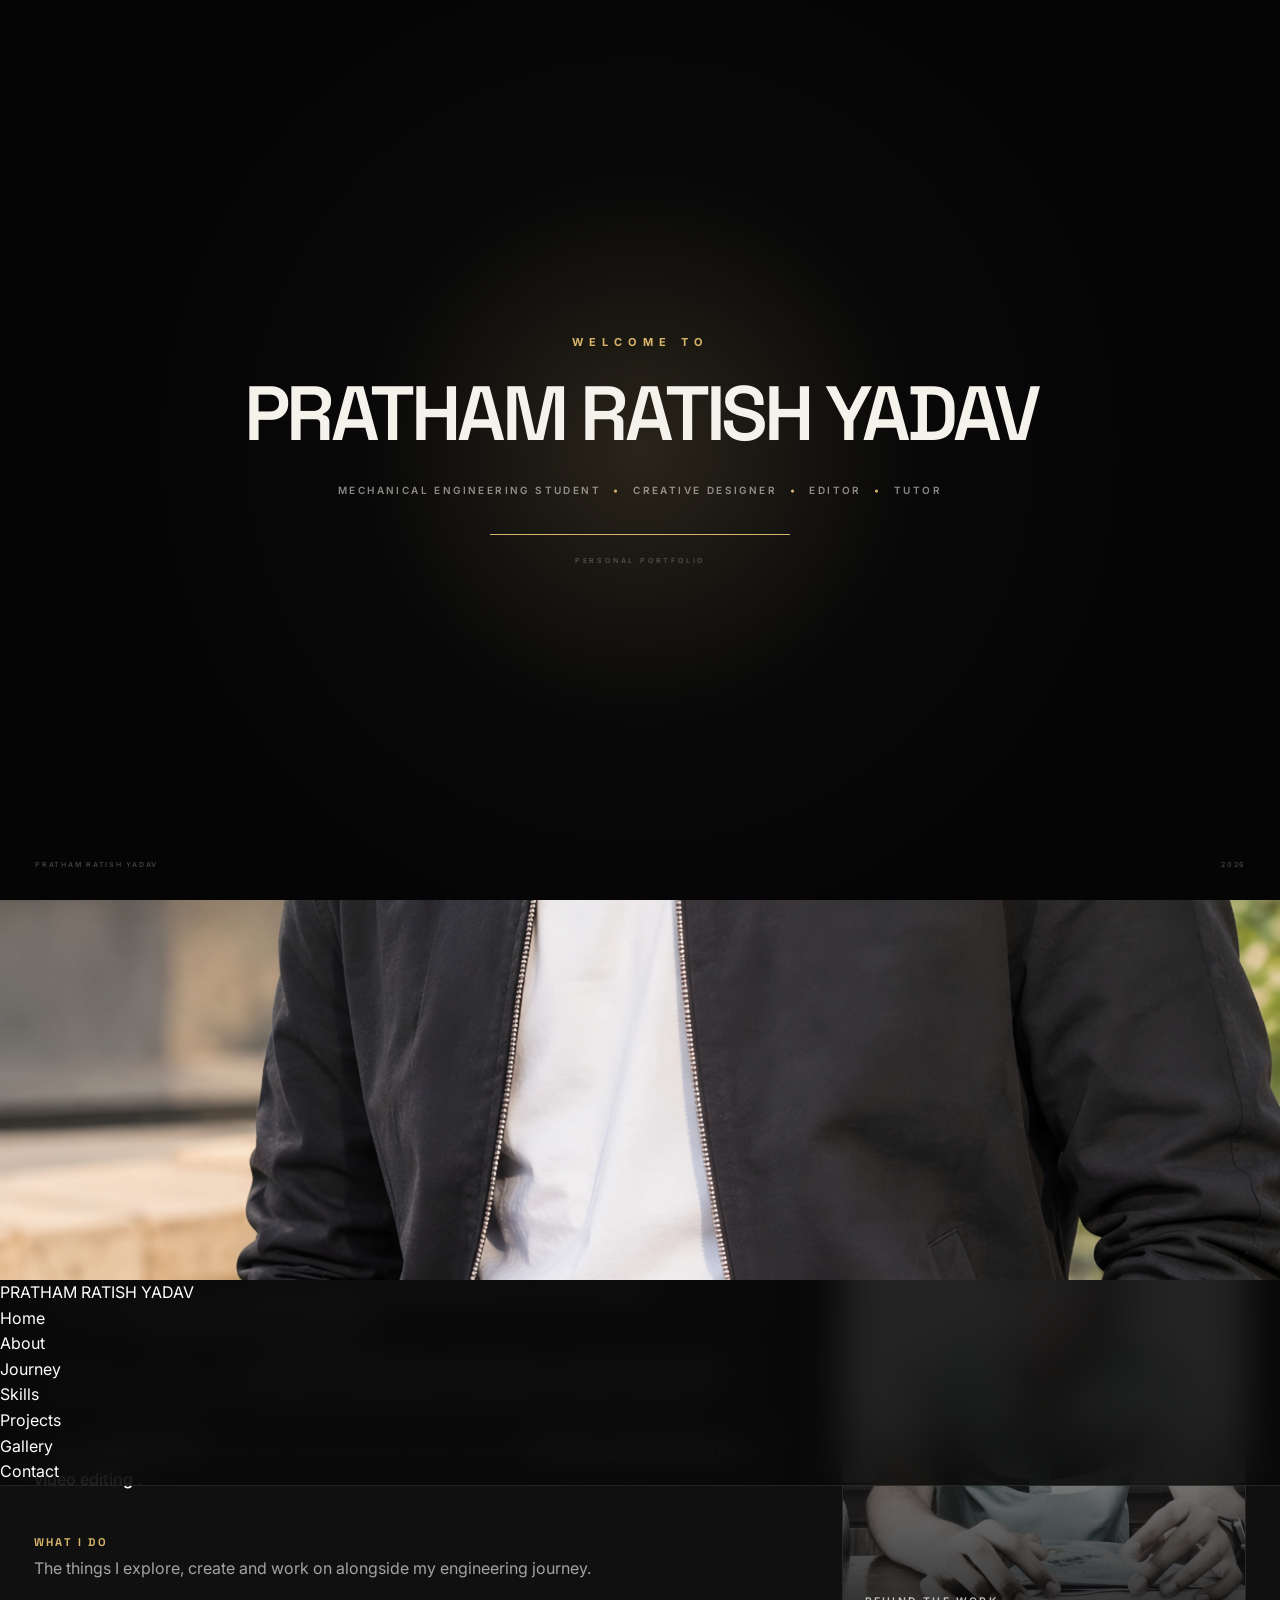
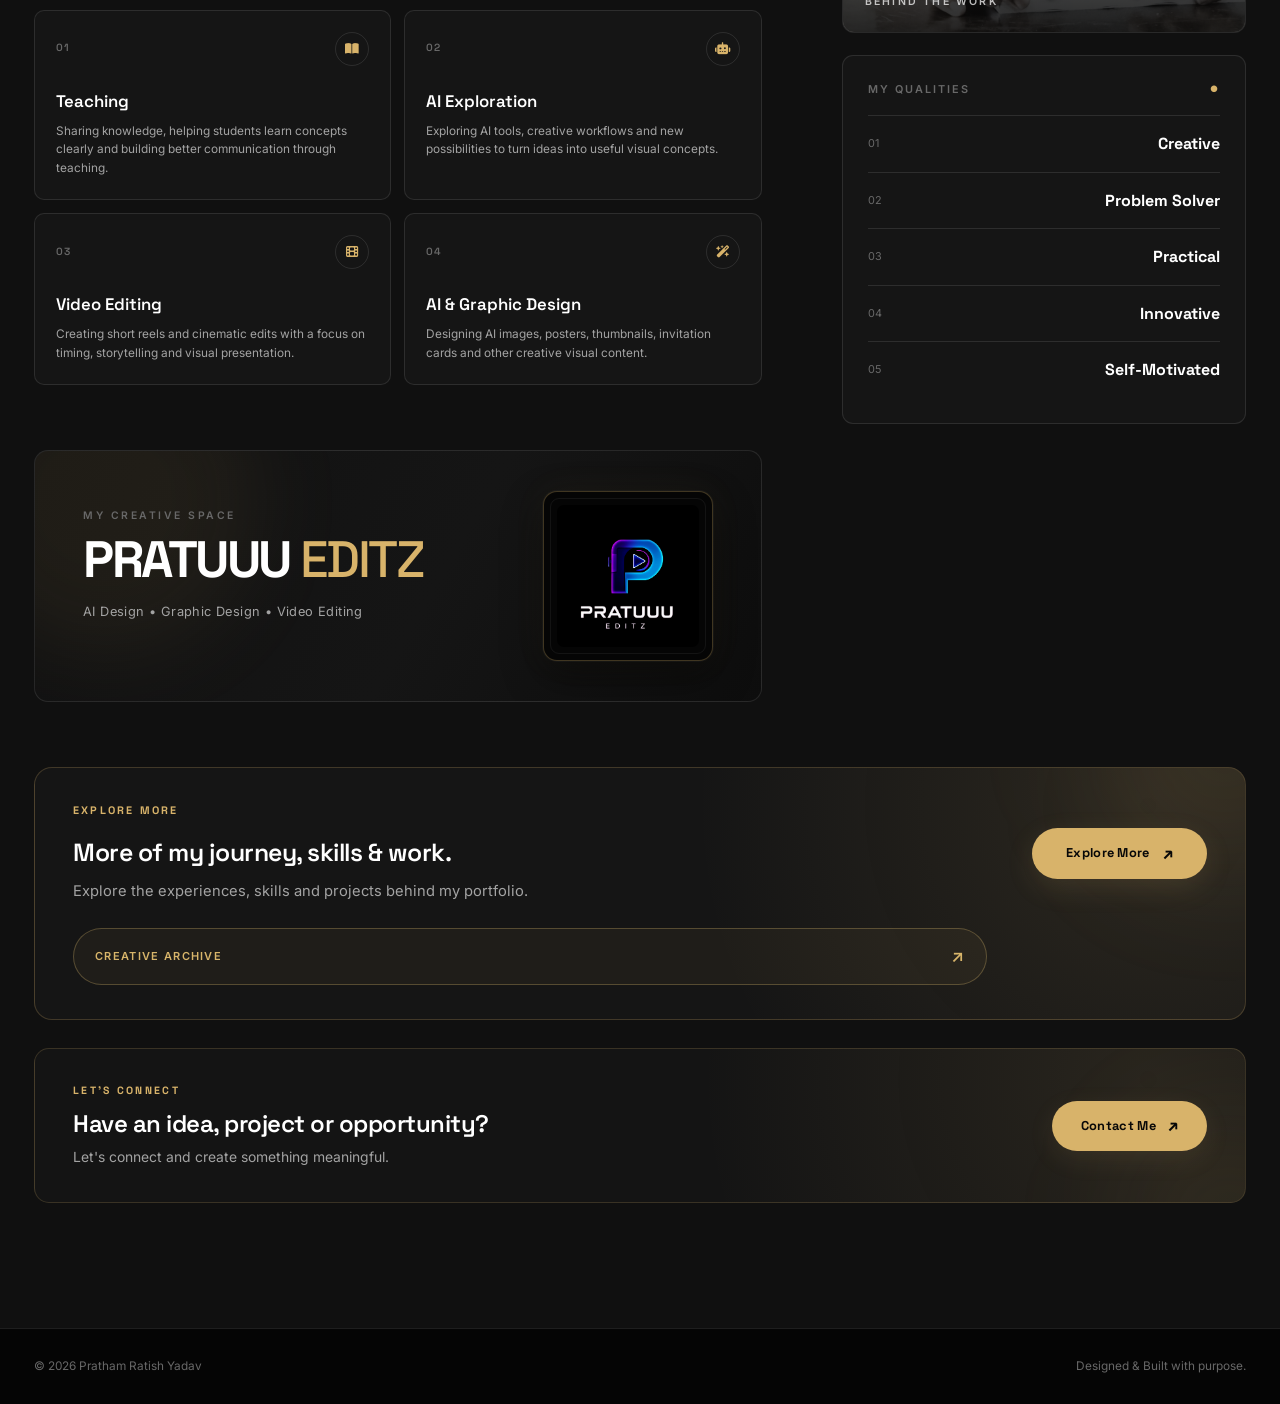
==== commit d362645f: "Fix mobile responsive header" ====
--- a/index.html
+++ b/index.html
@@ -718,69 +718,65 @@
     <!-- =========================================================
          HEADER
     ========================================================== -->
-
-    <header>
-
-        <nav>
-
-            <a href="#home" class="logo">
-
-                <img
-                    src="images/profile.jpg"
-                    alt="Pratham Ratish Yadav">
-
-                <span>
-                    PRATHAM RATISH YADAV
-                </span>
-
-            </a>
-
-
-            <ul class="nav-links">
-
-                <li>
-                    <a href="#home">
-                        Home
-                    </a>
-                </li>
-
-                <li>
-                    <a href="#about">
-                        About
-                    </a>
-                </li>
-
-                <li>
-                    <a href="journey.html">
-                        Journey
-                    </a>
-                </li>
-
-                <li>
-                    <a href="skills.html">
-                        Skills
-                    </a>
-                </li>
-
-                <li>
-                    <a href="projects.html">
-                        Projects
-                    </a>
-                </li>
-
+<header>
+    <nav>
+
+        <!-- LOGO -->
+        <a href="#home" class="logo">
+            <img src="images/profile.jpg" alt="Pratham Ratish Yadav">
+            <span>PRATHAM RATISH YADAV</span>
+        </a>
+
+
+        <!-- DESKTOP / MOBILE NAV -->
+        <ul class="nav-links">
+
+            <li>
+                <a href="#home">Home</a>
+            </li>
+
+            <li>
+                <a href="#about">About</a>
+            </li>
+
+            <li>
+                <a href="journey.html">Journey</a>
+            </li>
+
+            <li>
+                <a href="skills.html">Skills</a>
+            </li>
+
+            <li>
+                <a href="projects.html">Projects</a>
+            </li>
+
+            <li>
                 <a href="gallery.html">Gallery</a>
-
-                <li>
-                    <a href="contact.html">
-                        Contact
-                    </a>
-                </li>
-
-            </ul>
-
-        </nav>
-
-    </header>
+            </li>
+
+            <li>
+                <a href="contact.html">Contact</a>
+            </li>
+
+        </ul>
+
+
+        <!-- MOBILE MENU BUTTON -->
+        <button
+            class="menu-toggle"
+            type="button"
+            aria-label="Open navigation menu"
+            aria-expanded="false">
+
+            <span></span>
+            <span></span>
+            <span></span>
+
+        </button>
+
+    </nav>
+</header>
 
 
 
--- a/style.css
+++ b/style.css
@@ -95,94 +95,398 @@
         background 0.35s ease,
         border-color 0.35s ease;
 }
-
-nav {
-    width: 100%;
-    max-width: var(--max-width);
-
-    min-height: 78px;
-
-    margin: auto;
-    padding: 0 34px;
-
-    display: flex;
+/* =========================================================
+   RESPONSIVE MOBILE HEADER
+========================================================= */
+
+/* MOBILE MENU BUTTON — HIDDEN ON DESKTOP */
+
+.menu-toggle {
+    display: none;
+
+    width: 42px;
+    height: 42px;
+
+    padding: 0;
+
+    border: 1px solid rgba(255, 255, 255, 0.12);
+    border-radius: 50%;
+
+    background: rgba(255, 255, 255, 0.03);
+
+    cursor: pointer;
+
     align-items: center;
-    justify-content: space-between;
-}
-
-
-/* LOGO */
-
-.logo {
-    display: inline-flex;
-    align-items: center;
-    gap: 11px;
-
-    font-family: 'Space Grotesk', sans-serif;
-    font-size: 0.9rem;
-    font-weight: 700;
-
-    letter-spacing: 1.4px;
-
-    white-space: nowrap;
-}
-
-.logo img {
-    width: 35px;
-    height: 35px;
-
-    border-radius: 50%;
-
-    object-fit: cover;
-
-    border: 1px solid var(--border);
+    justify-content: center;
+    flex-direction: column;
+
+    gap: 5px;
 
     flex-shrink: 0;
-}
-
-
-/* NAV LINKS */
-
-.nav-links {
-    display: flex;
-    align-items: center;
-    gap: 32px;
-
-    list-style: none;
-}
-
-.nav-links a {
-    position: relative;
-
-    color: var(--text-secondary);
-
-    font-size: 0.85rem;
-    font-weight: 500;
-
-    transition: var(--transition);
-}
-
-.nav-links a::after {
-    content: "";
-
-    position: absolute;
-    left: 0;
-    bottom: -8px;
-
-    width: 0;
-    height: 1px;
+
+    transition:
+        background 0.3s ease,
+        border-color 0.3s ease,
+        transform 0.3s ease;
+}
+
+.menu-toggle:hover {
+    background: rgba(216, 179, 106, 0.08);
+    border-color: rgba(216, 179, 106, 0.4);
+}
+
+.menu-toggle span {
+    display: block;
+
+    width: 17px;
+    height: 1.5px;
 
     background: #ffffff;
 
-    transition: var(--transition);
-}
-
-.nav-links a:hover {
-    color: #ffffff;
-}
-
-.nav-links a:hover::after {
-    width: 100%;
+    border-radius: 10px;
+
+    transition:
+        transform 0.3s ease,
+        opacity 0.3s ease,
+        width 0.3s ease;
+}
+
+
+/* =========================================================
+   TABLET
+========================================================= */
+
+@media (max-width: 1050px) {
+
+    nav {
+        padding-left: 25px;
+        padding-right: 25px;
+    }
+
+    .nav-links {
+        gap: 20px;
+    }
+
+}
+
+
+/* =========================================================
+   MOBILE
+========================================================= */
+
+@media (max-width: 768px) {
+
+    header {
+        background: rgba(8, 8, 8, 0.92);
+
+        backdrop-filter: blur(24px);
+        -webkit-backdrop-filter: blur(24px);
+    }
+
+
+    nav {
+        min-height: 68px;
+
+        padding: 0 18px;
+
+        position: relative;
+    }
+
+
+    /* LOGO */
+
+    .logo {
+        min-width: 0;
+
+        display: inline-flex;
+        align-items: center;
+
+        gap: 9px;
+
+        font-size: 0.70rem;
+
+        letter-spacing: 0.8px;
+
+        white-space: nowrap;
+
+        overflow: hidden;
+    }
+
+    .logo img {
+        width: 31px;
+        height: 31px;
+
+        flex-shrink: 0;
+    }
+
+    .logo span {
+        overflow: hidden;
+
+        text-overflow: ellipsis;
+
+        white-space: nowrap;
+    }
+
+
+    /* HAMBURGER */
+
+    .menu-toggle {
+        display: flex;
+    }
+
+
+    /* MOBILE NAV */
+
+    .nav-links {
+        position: absolute;
+
+        top: calc(100% + 8px);
+        left: 14px;
+        right: 14px;
+
+        width: auto;
+
+        display: flex;
+
+        flex-direction: column;
+
+        align-items: stretch;
+
+        gap: 0;
+
+        padding: 8px;
+
+        margin: 0;
+
+        list-style: none;
+
+        background:
+            rgba(15, 15, 15, 0.97);
+
+        border:
+            1px solid rgba(255, 255, 255, 0.10);
+
+        border-radius: 16px;
+
+        backdrop-filter: blur(24px);
+        -webkit-backdrop-filter: blur(24px);
+
+        box-shadow:
+            0 20px 50px rgba(0, 0, 0, 0.45);
+
+        opacity: 0;
+
+        visibility: hidden;
+
+        transform:
+            translateY(-10px)
+            scale(0.98);
+
+        transform-origin: top center;
+
+        pointer-events: none;
+
+        transition:
+            opacity 0.28s ease,
+            visibility 0.28s ease,
+            transform 0.28s ease;
+    }
+
+
+    /* OPEN MENU */
+
+    .nav-links.active {
+        opacity: 1;
+
+        visibility: visible;
+
+        transform:
+            translateY(0)
+            scale(1);
+
+        pointer-events: auto;
+    }
+
+
+    /* NAV ITEMS */
+
+    .nav-links li {
+        width: 100%;
+    }
+
+
+    .nav-links a {
+        display: flex;
+
+        align-items: center;
+
+        width: 100%;
+
+        min-height: 48px;
+
+        padding: 0 17px;
+
+        border-radius: 10px;
+
+        color: var(--text-secondary);
+
+        font-size: 0.78rem;
+
+        font-weight: 500;
+
+        letter-spacing: 0.03em;
+
+        transition:
+            color 0.25s ease,
+            background 0.25s ease,
+            padding-left 0.25s ease;
+    }
+
+
+    .nav-links a::after {
+        display: none;
+    }
+
+
+    .nav-links a:hover,
+    .nav-links a:focus-visible {
+        color: #ffffff;
+
+        background:
+            rgba(216, 179, 106, 0.07);
+
+        padding-left: 21px;
+    }
+
+
+    /* ACTIVE HAMBURGER → X */
+
+    .menu-toggle.active span:nth-child(1) {
+        transform:
+            translateY(6.5px)
+            rotate(45deg);
+    }
+
+    .menu-toggle.active span:nth-child(2) {
+        opacity: 0;
+
+        width: 0;
+    }
+
+    .menu-toggle.active span:nth-child(3) {
+        transform:
+            translateY(-6.5px)
+            rotate(-45deg);
+    }
+
+}
+
+
+/* =========================================================
+   SMALL MOBILE
+========================================================= */
+
+@media (max-width: 520px) {
+
+    nav {
+        min-height: 64px;
+
+        padding:
+            0 14px;
+    }
+
+
+    .logo {
+        gap: 8px;
+
+        font-size: 0.66rem;
+
+        letter-spacing: 0.65px;
+
+        max-width: calc(100% - 58px);
+    }
+
+
+    .logo img {
+        width: 29px;
+        height: 29px;
+    }
+
+
+    .menu-toggle {
+        width: 40px;
+        height: 40px;
+    }
+
+
+    .nav-links {
+        left: 10px;
+        right: 10px;
+
+        top: calc(100% + 7px);
+
+        padding: 7px;
+
+        border-radius: 14px;
+    }
+
+
+    .nav-links a {
+        min-height: 46px;
+
+        padding:
+            0 15px;
+
+        font-size: 0.74rem;
+    }
+
+}
+
+
+/* =========================================================
+   VERY SMALL DEVICES
+========================================================= */
+
+@media (max-width: 380px) {
+
+    .logo {
+        font-size: 0.61rem;
+
+        letter-spacing: 0.45px;
+    }
+
+    .logo img {
+        width: 27px;
+        height: 27px;
+    }
+
+    .menu-toggle {
+        width: 38px;
+        height: 38px;
+    }
+
+    .nav-links a {
+        min-height: 44px;
+
+        font-size: 0.70rem;
+    }
+
+}
+
+
+/* =========================================================
+   REDUCED MOTION
+========================================================= */
+
+@media (prefers-reduced-motion: reduce) {
+
+    .nav-links,
+    .nav-links a,
+    .menu-toggle,
+    .menu-toggle span {
+        transition: none !important;
+    }
+
 }
 
 
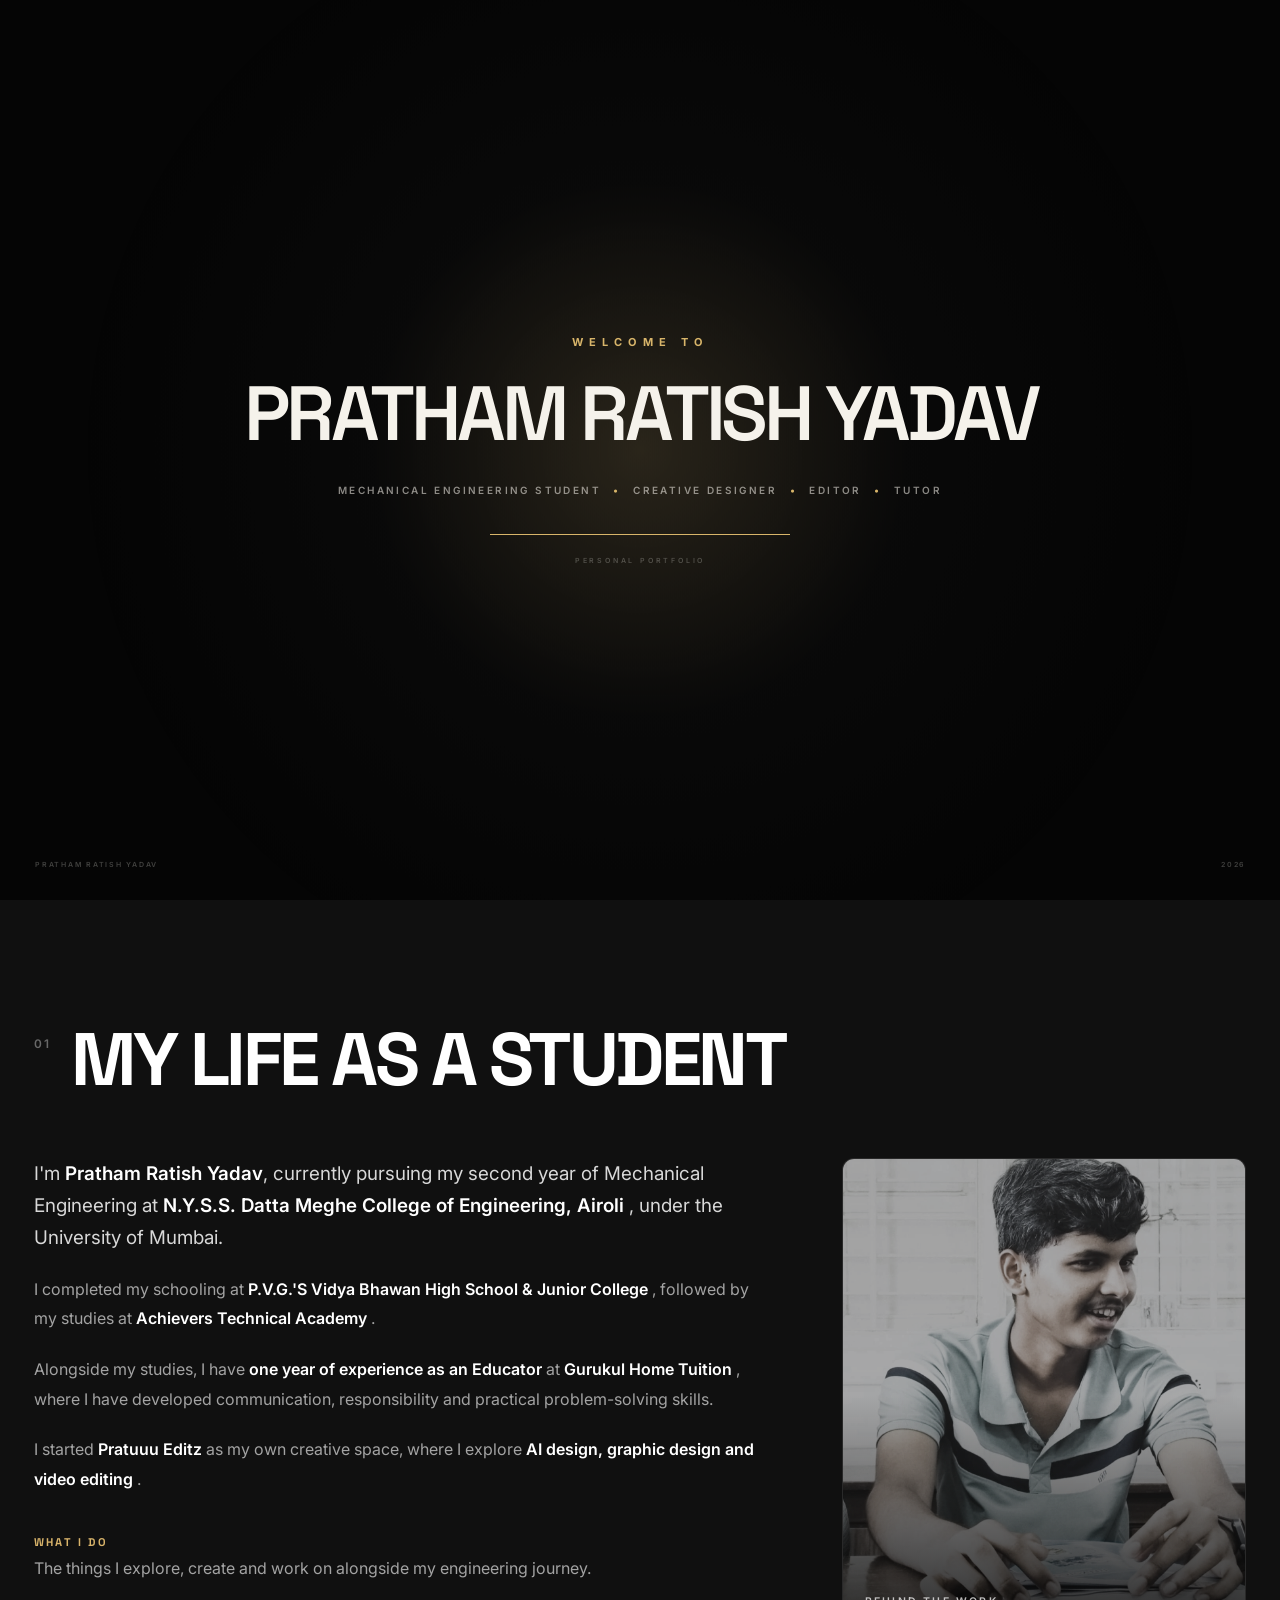
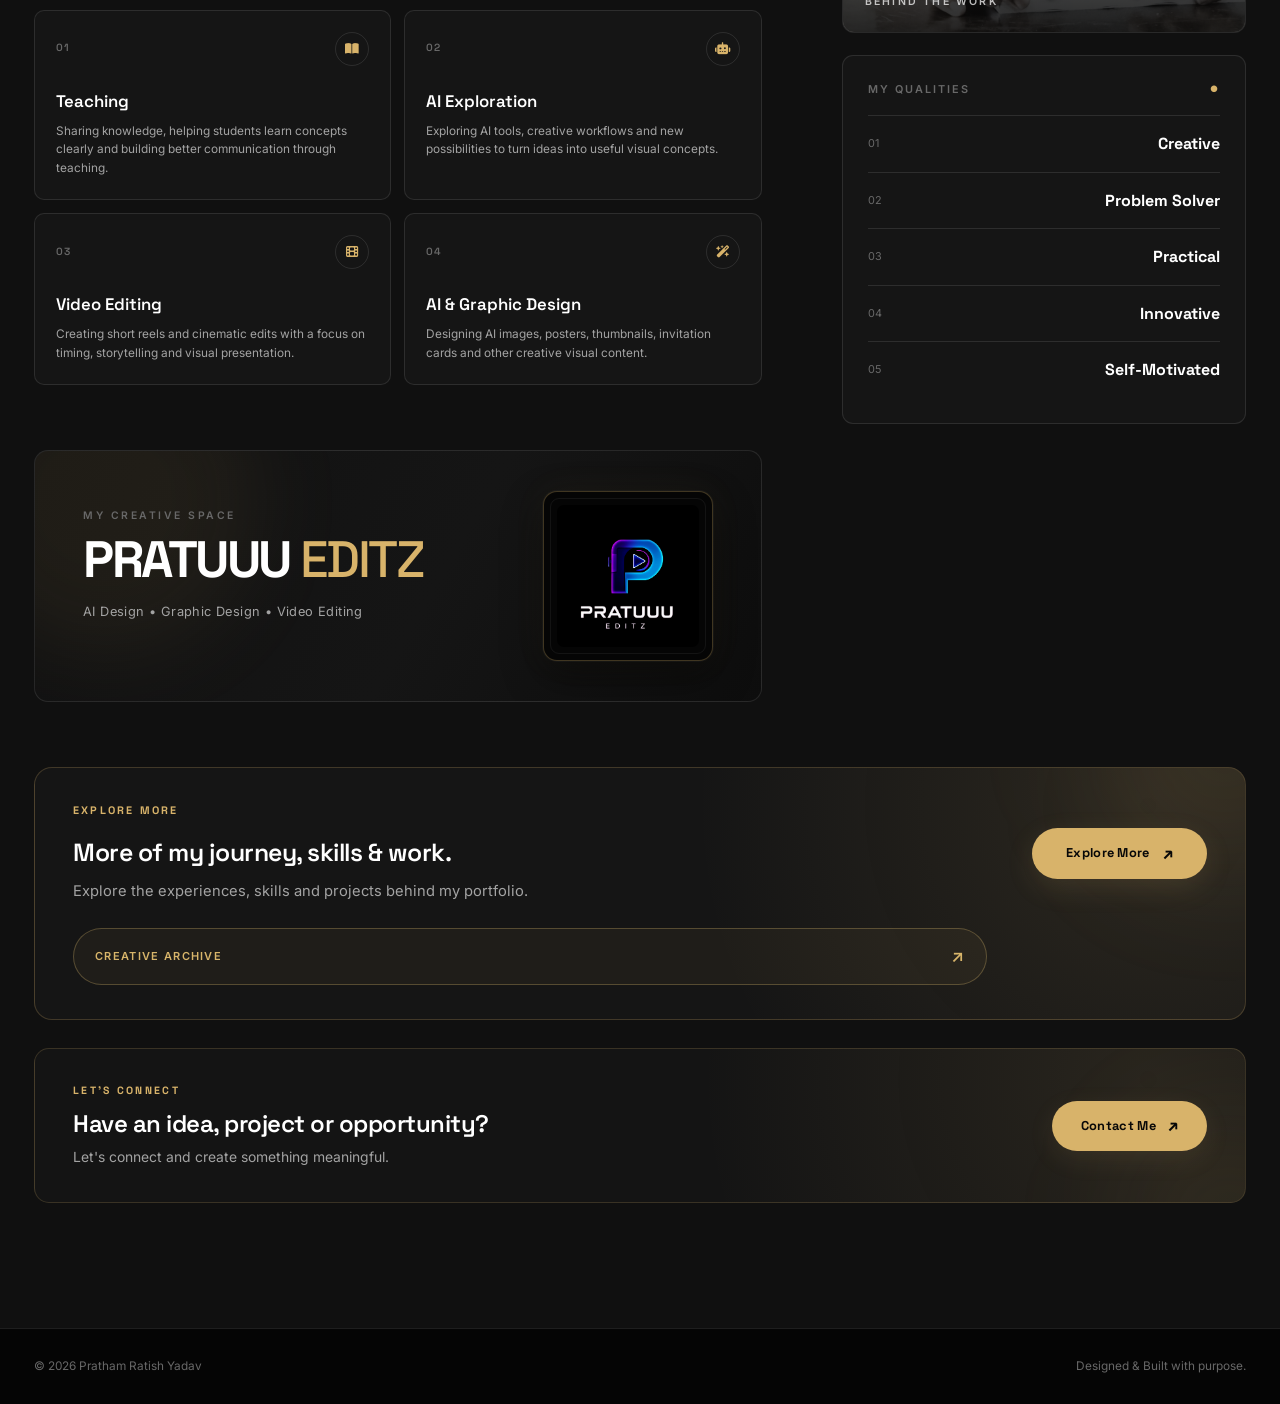
==== commit d9dcdfb4: "Fix mobile header spacing" ====
--- a/index.html
+++ b/index.html
@@ -714,68 +714,77 @@
 
 </style>
 
-
-    <!-- =========================================================
-         HEADER
-    ========================================================== -->
+<!-- =====================================================
+     HEADER
+====================================================== -->
+
 <header>
+
     <nav>
 
-        <!-- LOGO -->
+        <!-- PROFILE + NAME -->
         <a href="#home" class="logo">
-            <img src="images/profile.jpg" alt="Pratham Ratish Yadav">
-            <span>PRATHAM RATISH YADAV</span>
+
+            <img
+                src="images/profile.jpg"
+                alt="Pratham Ratish Yadav">
+
+            <span>
+                PRATHAM RATISH YADAV
+            </span>
+
         </a>
 
 
-        <!-- DESKTOP / MOBILE NAV -->
+        <!-- NAVIGATION -->
         <ul class="nav-links">
 
             <li>
-                <a href="#home">Home</a>
+                <a href="#home">
+                    Home
+                </a>
             </li>
 
             <li>
-                <a href="#about">About</a>
+                <a href="#about">
+                    About
+                </a>
             </li>
 
             <li>
-                <a href="journey.html">Journey</a>
+                <a href="journey.html">
+                    Journey
+                </a>
             </li>
 
             <li>
-                <a href="skills.html">Skills</a>
+                <a href="skills.html">
+                    Skills
+                </a>
             </li>
 
             <li>
-                <a href="projects.html">Projects</a>
+                <a href="projects.html">
+                    Projects
+                </a>
             </li>
 
             <li>
-                <a href="gallery.html">Gallery</a>
+                <a href="gallery.html">
+                    Gallery
+                </a>
             </li>
 
             <li>
-                <a href="contact.html">Contact</a>
+                <a href="contact.html">
+                    Contact
+                </a>
             </li>
 
         </ul>
 
-
-        <!-- MOBILE MENU BUTTON -->
-        <button
-            class="menu-toggle"
-            type="button"
-            aria-label="Open navigation menu"
-            aria-expanded="false">
-
-            <span></span>
-            <span></span>
-            <span></span>
-
-        </button>
-
     </nav>
+
 </header>
 
 
--- a/style.css
+++ b/style.css
@@ -4231,3 +4231,553 @@
         width: 180px !important;
     }
 }
+/* =========================================================
+   HEADER — EXACT RESPONSIVE VERSION
+   Desktop  : Logo + Navigation in one row
+   Mobile   : Logo row + Navigation directly underneath
+========================================================= */
+
+
+/* =========================================================
+   DESKTOP HEADER
+========================================================= */
+
+header {
+    position: fixed;
+    top: 0;
+    left: 0;
+
+    width: 100%;
+
+    z-index: 1000;
+
+    background: rgba(8, 8, 8, 0.82);
+
+    backdrop-filter: blur(20px);
+    -webkit-backdrop-filter: blur(20px);
+
+    border-bottom: 1px solid var(--border);
+
+    transition:
+        background 0.35s ease,
+        border-color 0.35s ease;
+}
+
+
+header nav {
+    width: 100%;
+    max-width: var(--max-width);
+
+    min-height: 78px;
+
+    margin: 0 auto;
+
+    padding: 0 34px;
+
+    display: flex;
+
+    align-items: center;
+
+    justify-content: space-between;
+}
+
+
+/* =========================================================
+   LOGO
+========================================================= */
+
+header .logo {
+    display: inline-flex;
+
+    align-items: center;
+
+    gap: 11px;
+
+    flex-shrink: 0;
+
+    font-family: "Space Grotesk", sans-serif;
+
+    font-size: 0.9rem;
+
+    font-weight: 700;
+
+    letter-spacing: 1.4px;
+
+    white-space: nowrap;
+}
+
+
+header .logo img {
+    width: 35px;
+    height: 35px;
+
+    border-radius: 50%;
+
+    object-fit: cover;
+
+    border: 1px solid var(--border);
+
+    flex-shrink: 0;
+}
+
+
+header .logo span {
+    white-space: nowrap;
+}
+
+
+/* =========================================================
+   NAVIGATION
+========================================================= */
+
+header .nav-links {
+    display: flex;
+
+    align-items: center;
+
+    justify-content: flex-end;
+
+    gap: 32px;
+
+    margin: 0;
+    padding: 0;
+
+    list-style: none;
+
+    flex-shrink: 0;
+}
+
+
+header .nav-links li {
+    margin: 0;
+    padding: 0;
+}
+
+
+header .nav-links a {
+    position: relative;
+
+    display: inline-block;
+
+    color: var(--text-secondary);
+
+    font-size: 0.85rem;
+
+    font-weight: 500;
+
+    white-space: nowrap;
+
+    transition:
+        color 0.35s ease;
+}
+
+
+header .nav-links a::after {
+    content: "";
+
+    position: absolute;
+
+    left: 0;
+    bottom: -8px;
+
+    width: 0;
+    height: 1px;
+
+    background: #ffffff;
+
+    transition:
+        width 0.35s ease;
+}
+
+
+header .nav-links a:hover {
+    color: #ffffff;
+}
+
+
+header .nav-links a:hover::after {
+    width: 100%;
+}
+
+
+/* =========================================================
+   TABLET
+========================================================= */
+
+@media (max-width: 1050px) {
+
+    header nav {
+        padding-left: 25px;
+        padding-right: 25px;
+    }
+
+    header .nav-links {
+        gap: 20px;
+    }
+
+    header .nav-links a {
+        font-size: 0.78rem;
+    }
+
+}
+
+
+/* =========================================================
+   MOBILE
+   Logo row
+   Navigation directly underneath
+========================================================= */
+
+@media (max-width: 768px) {
+
+    header {
+        background: rgba(8, 8, 8, 0.94);
+
+        backdrop-filter: blur(24px);
+        -webkit-backdrop-filter: blur(24px);
+    }
+
+
+    header nav {
+
+        min-height: auto;
+
+        padding: 12px 18px 0;
+
+        display: flex;
+
+        flex-direction: column;
+
+        align-items: center;
+
+        justify-content: center;
+
+        gap: 0;
+    }
+
+
+    /* -----------------------------------------------------
+       PROFILE + NAME
+    ----------------------------------------------------- */
+
+    header .logo {
+
+        width: 100%;
+
+        min-height: 42px;
+
+        display: flex;
+
+        align-items: center;
+
+        justify-content: center;
+
+        gap: 9px;
+
+        font-size: 0.76rem;
+
+        letter-spacing: 0.9px;
+
+        white-space: nowrap;
+    }
+
+
+    header .logo img {
+
+        width: 32px;
+        height: 32px;
+
+        flex-shrink: 0;
+    }
+
+
+    header .logo span {
+
+        display: block;
+
+        max-width: calc(100vw - 85px);
+
+        overflow: hidden;
+
+        text-overflow: ellipsis;
+
+        white-space: nowrap;
+    }
+
+
+    /* -----------------------------------------------------
+       NAVIGATION ROW
+    ----------------------------------------------------- */
+
+    header .nav-links {
+
+        width: 100%;
+
+        max-width: 100%;
+
+        margin-top: 8px;
+
+        padding: 0 0 11px;
+
+        display: flex;
+
+        flex-direction: row;
+
+        align-items: center;
+
+        justify-content: flex-start;
+
+        gap: 22px;
+
+        overflow-x: auto;
+
+        overflow-y: hidden;
+
+        list-style: none;
+
+        scrollbar-width: none;
+
+        -ms-overflow-style: none;
+
+        -webkit-overflow-scrolling: touch;
+    }
+
+
+    header .nav-links::-webkit-scrollbar {
+        display: none;
+    }
+
+
+    header .nav-links li {
+
+        flex: 0 0 auto;
+
+        white-space: nowrap;
+    }
+
+
+    header .nav-links a {
+
+        display: block;
+
+        padding: 2px 0;
+
+        color: var(--text-secondary);
+
+        font-size: 0.68rem;
+
+        font-weight: 500;
+
+        letter-spacing: 0.02em;
+
+        white-space: nowrap;
+    }
+
+
+    header .nav-links a::after {
+
+        display: none;
+    }
+
+
+    header .nav-links a:hover {
+
+        color: #ffffff;
+    }
+
+}
+
+
+/* =========================================================
+   SMALL MOBILE
+========================================================= */
+
+@media (max-width: 520px) {
+
+    header nav {
+
+        padding:
+            10px 14px 0;
+    }
+
+
+    header .logo {
+
+        min-height: 40px;
+
+        gap: 8px;
+
+        font-size: 0.69rem;
+
+        letter-spacing: 0.7px;
+    }
+
+
+    header .logo img {
+
+        width: 30px;
+        height: 30px;
+    }
+
+
+    header .logo span {
+
+        max-width: calc(100vw - 75px);
+    }
+
+
+    header .nav-links {
+
+        margin-top: 7px;
+
+        padding-bottom: 10px;
+
+        gap: 18px;
+    }
+
+
+    header .nav-links a {
+
+        font-size: 0.64rem;
+    }
+
+}
+
+
+/* =========================================================
+   VERY SMALL MOBILE
+========================================================= */
+
+@media (max-width: 380px) {
+
+    header nav {
+
+        padding:
+            9px 12px 0;
+    }
+
+
+    header .logo {
+
+        gap: 7px;
+
+        font-size: 0.63rem;
+
+        letter-spacing: 0.5px;
+    }
+
+
+    header .logo img {
+
+        width: 28px;
+        height: 28px;
+    }
+
+
+    header .logo span {
+
+        max-width: calc(100vw - 68px);
+    }
+
+
+    header .nav-links {
+
+        gap: 16px;
+
+        padding-bottom: 9px;
+    }
+
+
+    header .nav-links a {
+
+        font-size: 0.60rem;
+    }
+
+}
+
+
+/* =========================================================
+   NO HORIZONTAL PAGE SCROLL
+   Only the navigation itself can scroll horizontally.
+========================================================= */
+
+html,
+body {
+
+    max-width: 100%;
+
+    overflow-x: hidden;
+}
+
+
+/* =========================================================
+   ACCESSIBILITY
+========================================================= */
+
+@media (prefers-reduced-motion: reduce) {
+
+    header,
+    header .nav-links a,
+    header .nav-links a::after {
+
+        transition: none !important;
+    }
+
+}
+/* =========================================================
+   MOBILE HEADER → SECTION SPACING FIX
+========================================================= */
+
+@media (max-width: 768px) {
+
+    /* Header now has TWO rows */
+    header nav {
+        min-height: 112px;
+    }
+
+    /* Keep first section safely below fixed header */
+    main {
+        padding-top: 112px;
+    }
+
+    /* Hero already has its own spacing,
+       so prevent excessive double spacing */
+    .hero {
+        min-height: calc(100vh - 112px);
+    }
+
+}
+
+
+@media (max-width: 520px) {
+
+    header nav {
+        min-height: 106px;
+    }
+
+    main {
+        padding-top: 106px;
+    }
+
+    .hero {
+        min-height: calc(100vh - 106px);
+    }
+
+}
+
+
+@media (max-width: 380px) {
+
+    header nav {
+        min-height: 100px;
+    }
+
+    main {
+        padding-top: 100px;
+    }
+
+    .hero {
+        min-height: calc(100vh - 100px);
+    }
+
+}
